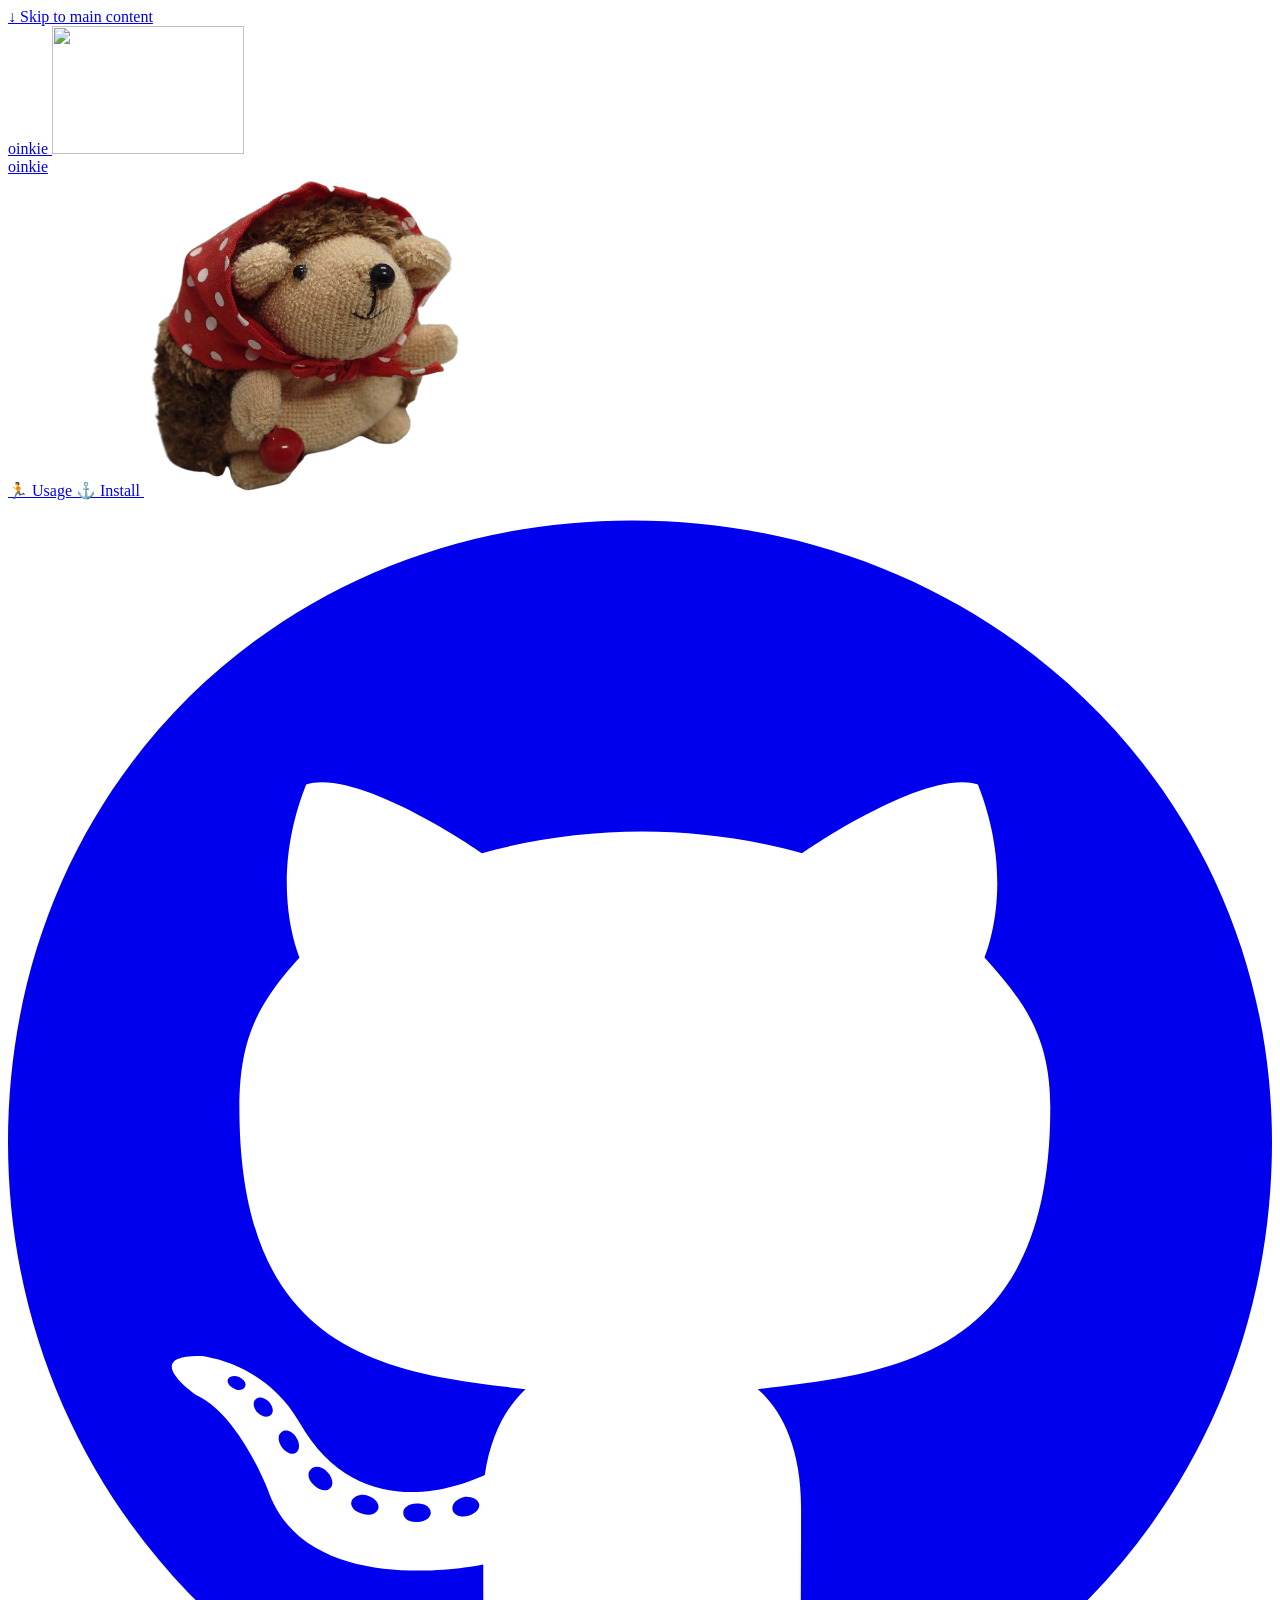
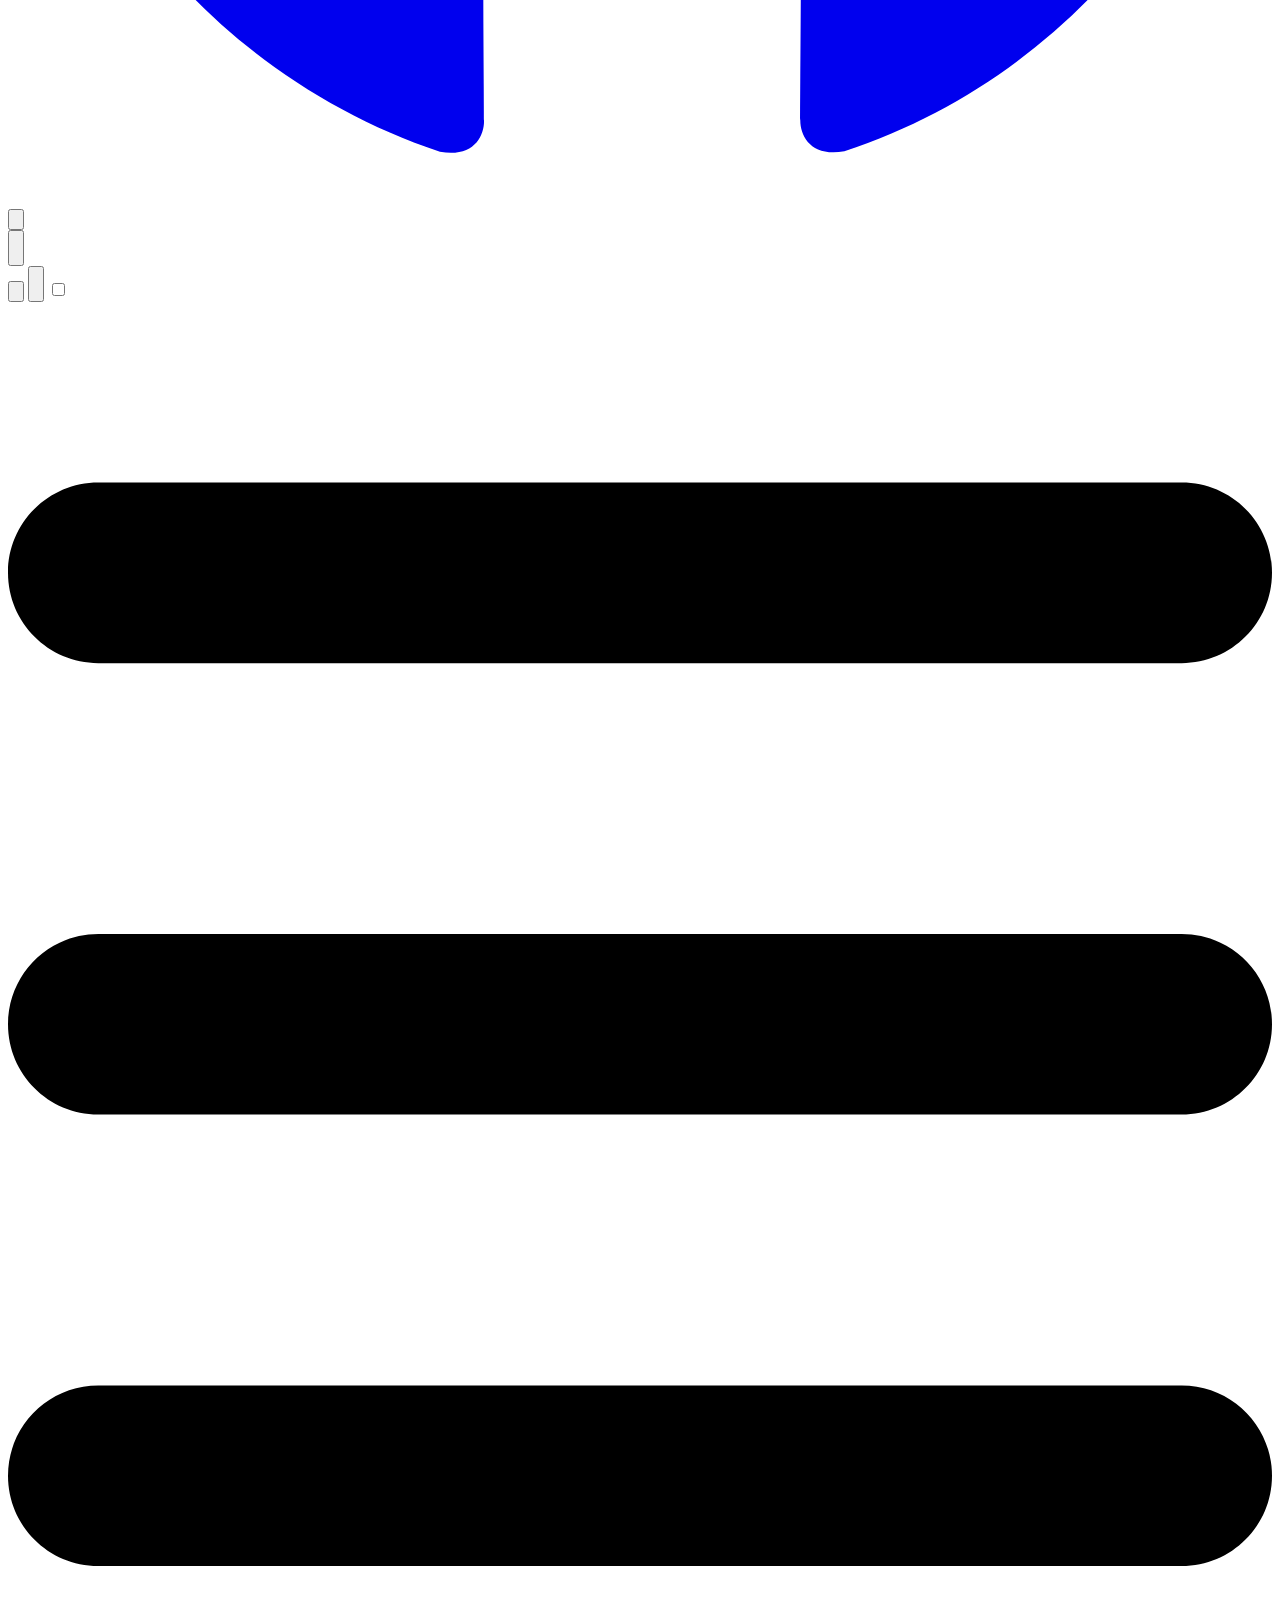
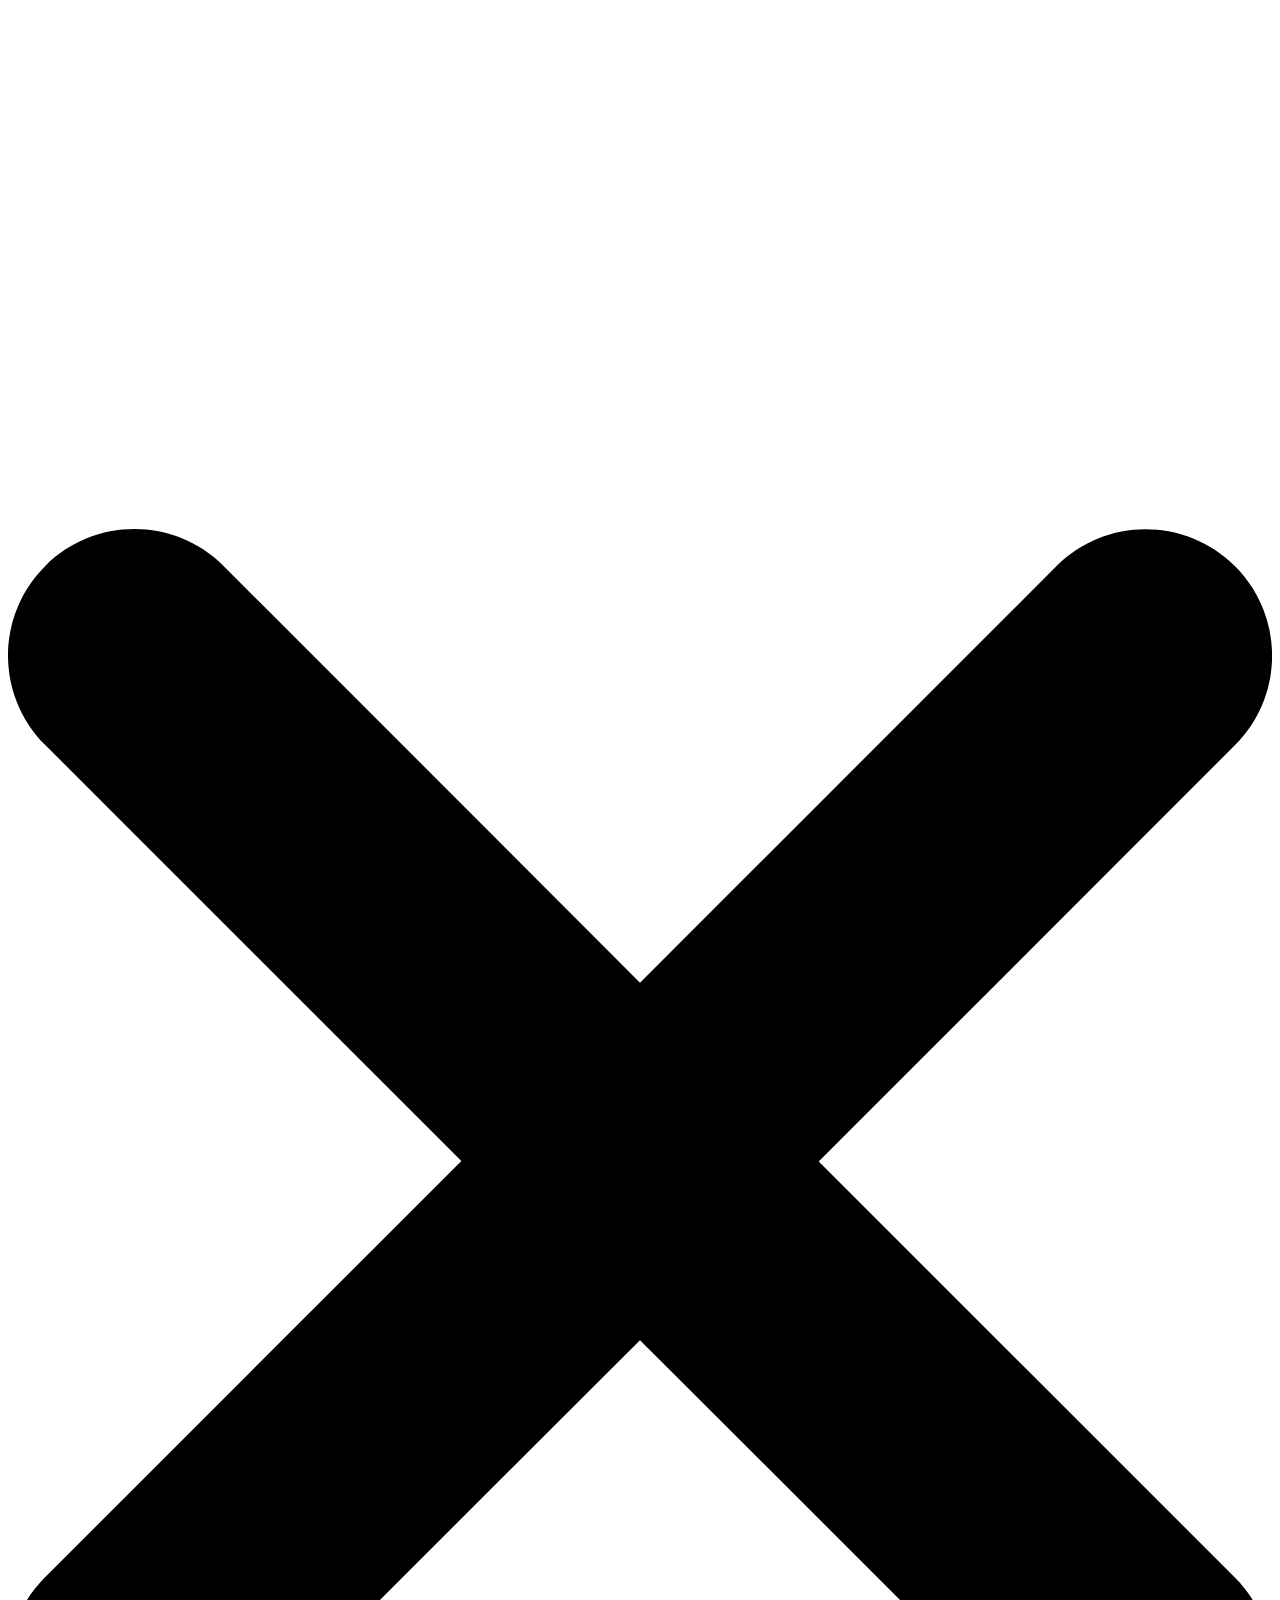
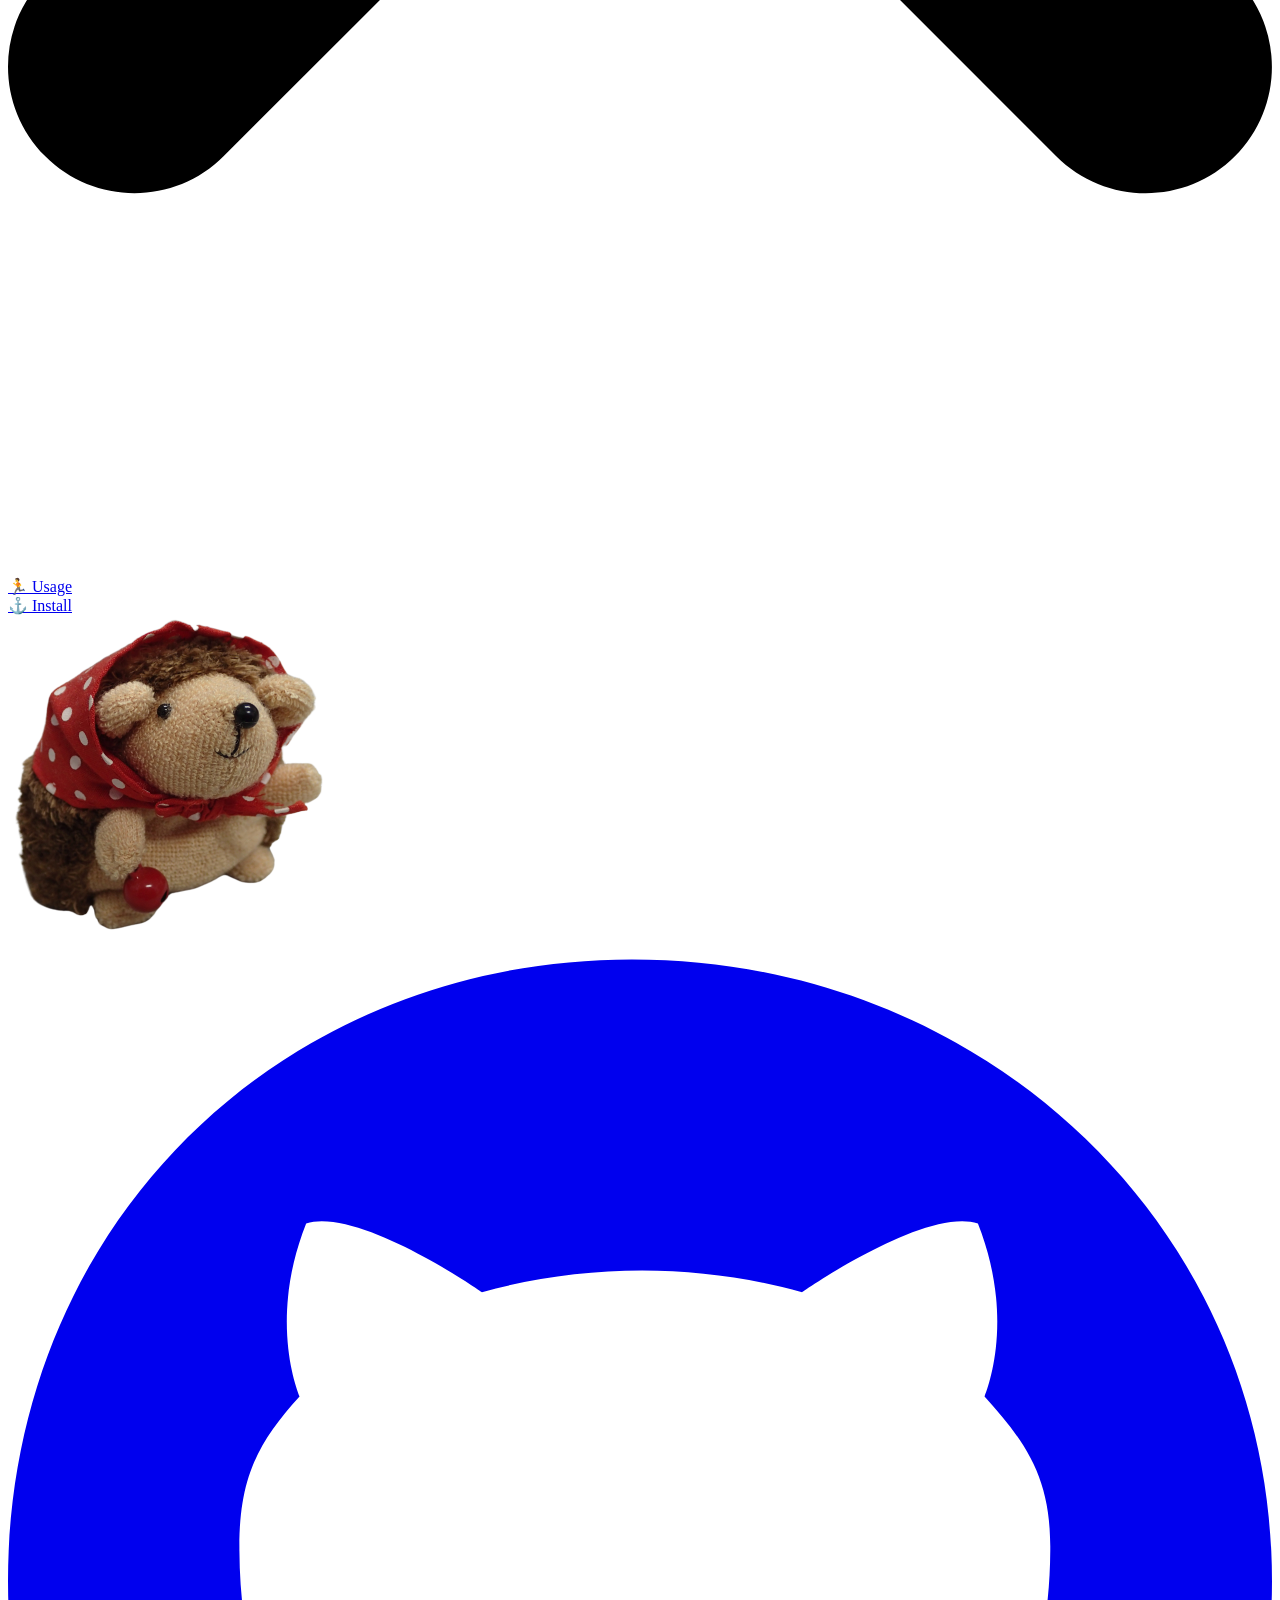
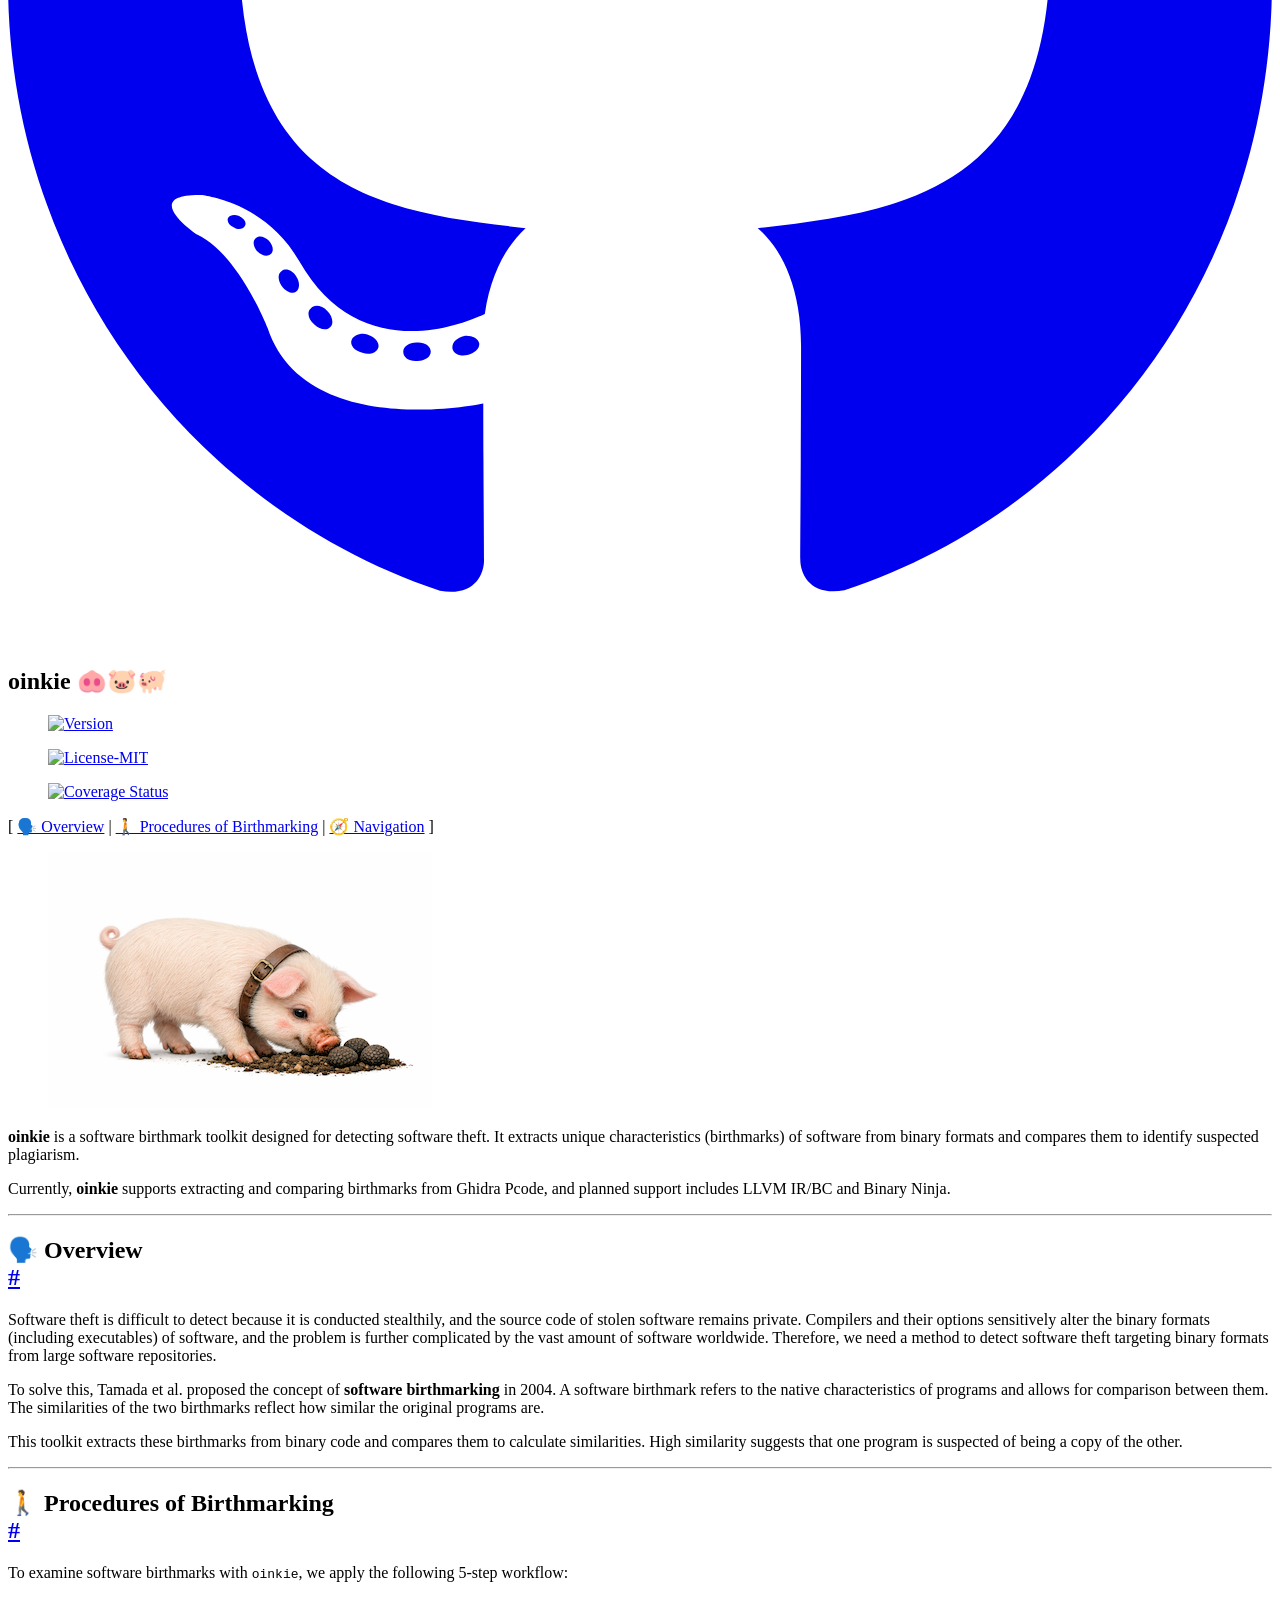
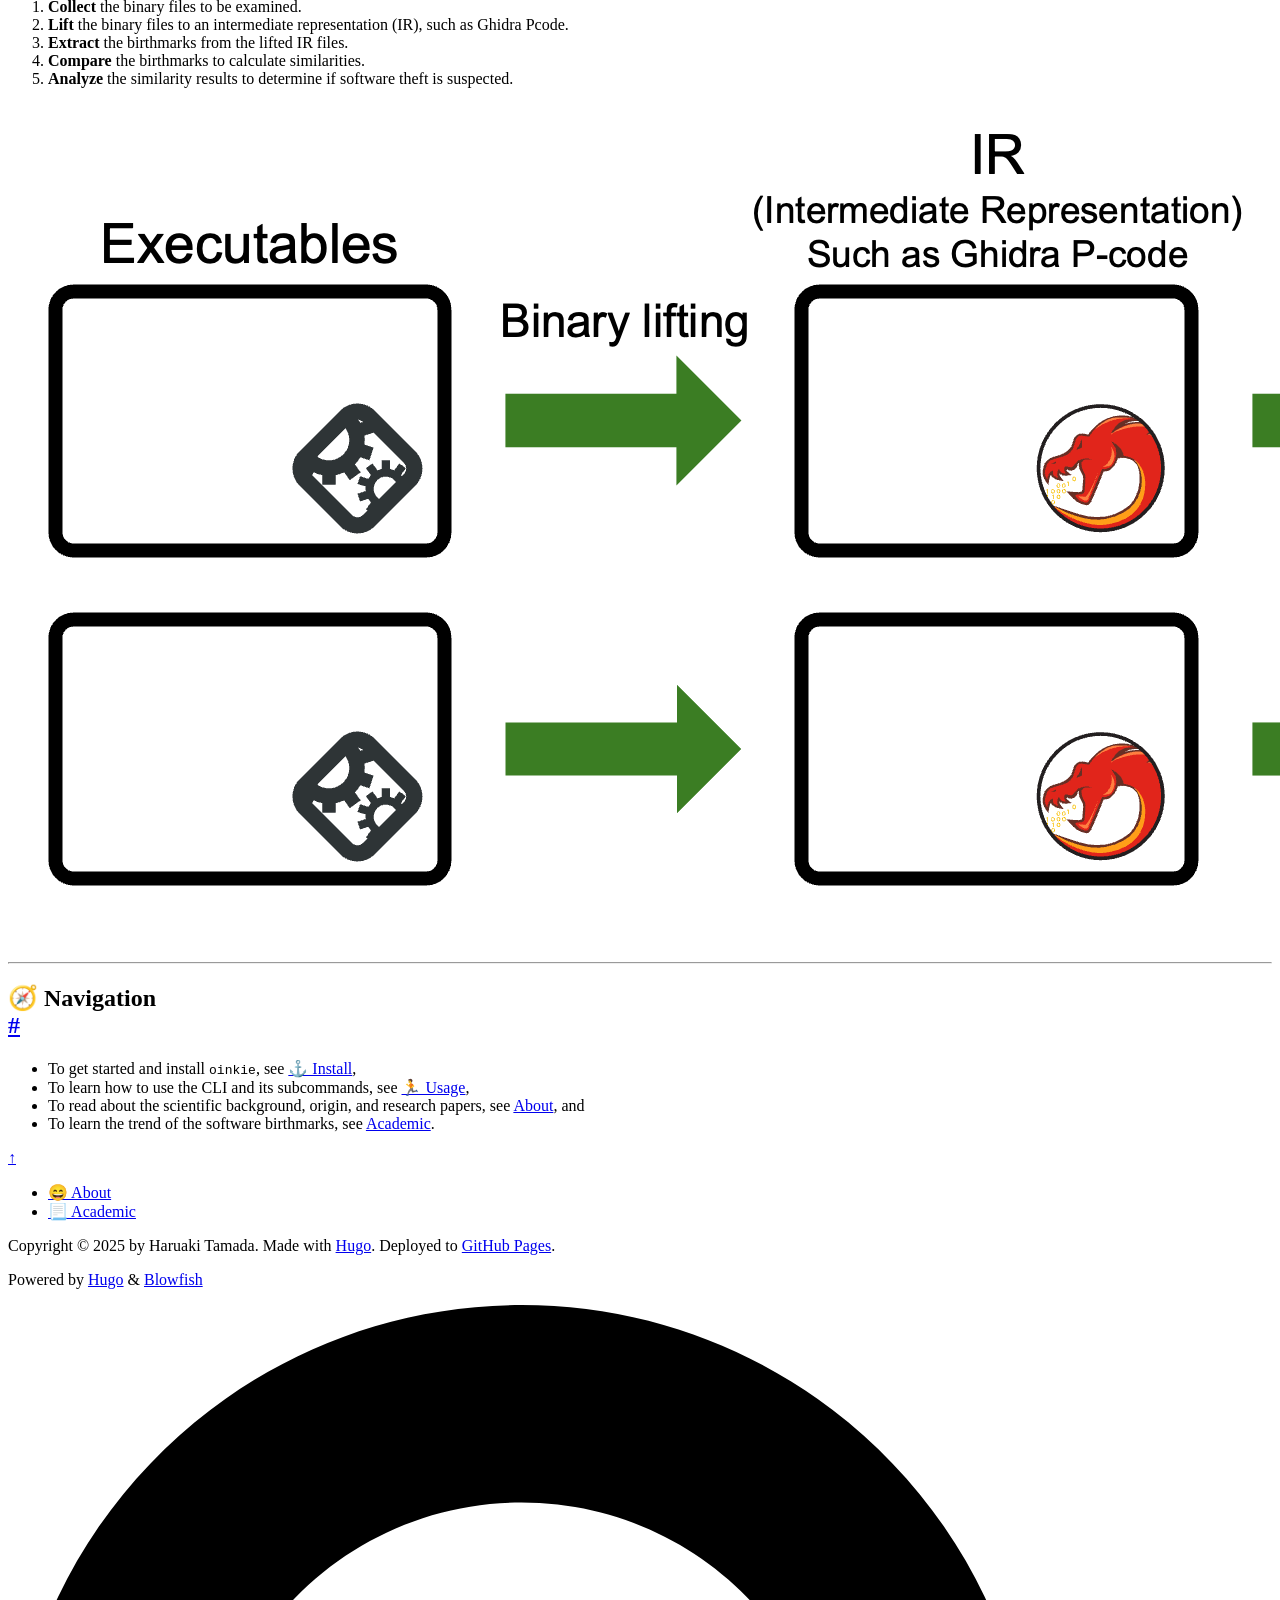
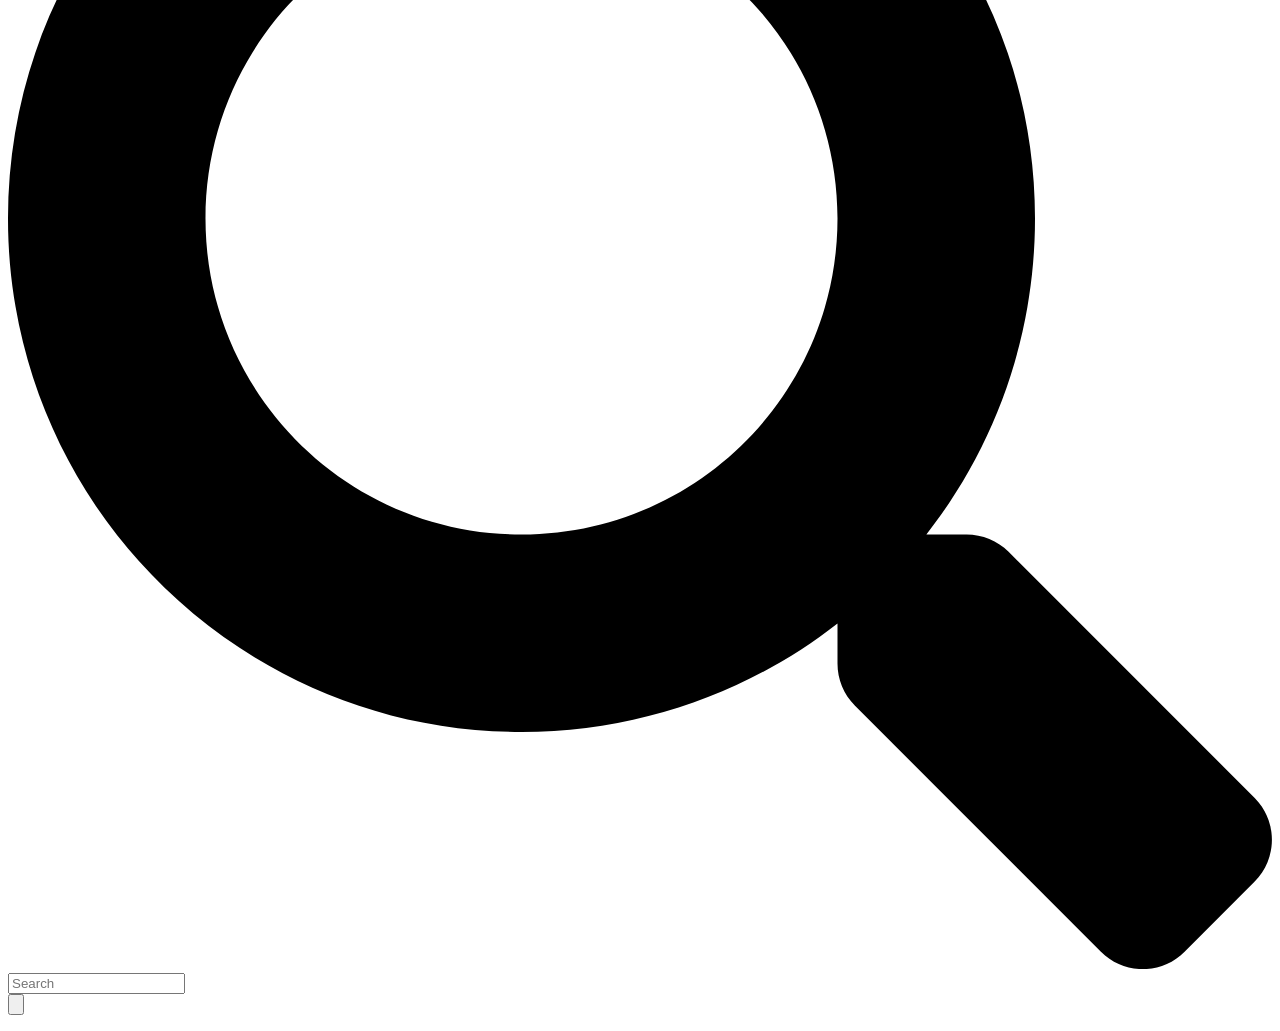
==== index.html @ 23e635d1 "Update site data: 2026-06-23" ====
<!doctype html><html lang=en dir=ltr class=scroll-smooth data-default-appearance=light data-auto-appearance=true><head><meta name=generator content="Hugo 0.158.0"><meta charset=utf-8><meta http-equiv=content-language content="en"><meta name=viewport content="width=device-width,initial-scale=1"><meta http-equiv=X-UA-Compatible content="ie=edge"><meta name=theme-color><title>oinkie</title><meta name=title content="oinkie"><meta name=description content="Detecting software theft, the birthmark toolkit for Ghidra Pcode, LLVM IR/BC, and Binary Ninja."><link rel=canonical href=https://tamada.github.io/oinkie/><meta property="og:url" content="https://tamada.github.io/oinkie/"><meta property="og:site_name" content="oinkie"><meta property="og:title" content="oinkie 🐽🐷🐖"><meta property="og:description" content="Detecting software theft, the birthmark toolkit for Ghidra Pcode, LLVM IR/BC, and Binary Ninja."><meta property="og:locale" content="en"><meta property="og:type" content="website"><meta name=twitter:card content="summary"><meta name=twitter:title content="oinkie 🐽🐷🐖"><meta name=twitter:description content="Detecting software theft, the birthmark toolkit for Ghidra Pcode, LLVM IR/BC, and Binary Ninja."><link type=text/css rel=stylesheet href=/oinkie/css/main.bundle.min.39ae1e26dbf9d320d89f21c469cde870773ac82d180ff721315771da497bbe80e2a68aa487b0fbf57a840826878db764c4b375c7b69bc8eca0a1509e4b2c2d74.css integrity="sha512-Oa4eJtv50yDYnyHEac3ocHc6yC0YD/chMVdx2kl7voDipoqkh7D79XqECCaHjbdkxLN1x7abyOygoVCeSywtdA=="><script type=text/javascript src=/oinkie/js/appearance.min.6f41174b3a05b680820fe08cadbfa5fb7a7ca347b76a0955cdc68b9d8aca1ce24f0547e138cea33bcc7904d551a90afcb1cc7f2d9fe8557075d501419046c08c.js integrity="sha512-b0EXSzoFtoCCD+CMrb+l+3p8o0e3aglVzcaLnYrKHOJPBUfhOM6jO8x5BNVRqQr8scx/LZ/oVXB11QFBkEbAjA=="></script><script src=/oinkie/lib/zoom/zoom.min.umd.a527109b68c082a70f3697716dd72a9d5aa8b545cf800cecbbc7399f2ca6f6e0ce3e431f2062b48bbfa47c9ea42822714060bef309be073f49b9c0e30d318d7b.js integrity="sha512-pScQm2jAgqcPNpdxbdcqnVqotUXPgAzsu8c5nyym9uDOPkMfIGK0i7+kfJ6kKCJxQGC+8wm+Bz9JucDjDTGNew=="></script><script defer type=text/javascript id=script-bundle src=/oinkie/js/main.bundle.min.0e2e7ce1e319db5369cd4badb8265de52c78d08df54617521bdac9c8cd335eea6133a82c83f9cb19baf67b8133335130e7e8ff7cfeaf7171016648dbf5a0578a.js integrity="sha512-Di584eMZ21NpzUutuCZd5Sx40I31RhdSG9rJyM0zXuphM6gsg/nLGbr2e4EzM1Ew5+j/fP6vcXEBZkjb9aBXig==" data-copy=Copy data-copied=Copied></script><script src=/oinkie/lib/jquery/jquery.slim.min.b0dca576e87d7eaa5850ae4e61759c065786cdb6489d68fcc82240539eebd5da522bdb4fda085ffd245808c8fe2acb2516408eb774ef26b5f6015fc6737c0ea8.js integrity="sha512-sNylduh9fqpYUK5OYXWcBleGzbZInWj8yCJAU57r1dpSK9tP2ghf/SRYCMj+KsslFkCOt3TvJrX2AV/Gc3wOqA=="></script><link rel=apple-touch-icon sizes=180x180 href=https://tamada.github.io/apple-touch-icon.png><link rel=icon type=image/png sizes=32x32 href=https://tamada.github.io/favicon-32x32.png><link rel=icon type=image/png sizes=16x16 href=https://tamada.github.io/favicon-16x16.png><link rel=manifest href=https://tamada.github.io/site.webmanifest><script type=application/ld+json>{"@context":"https://schema.org","@type":"WebSite","@id":"https://tamada.github.io/oinkie/","name":"oinkie","description":"Detecting software theft, the birthmark toolkit for Ghidra Pcode, LLVM IR\/BC, and Binary Ninja.","inLanguage":"en","url":"https://tamada.github.io/oinkie/","publisher":{"@type":"Person","name":""}}</script><script async src="https://www.googletagmanager.com/gtag/js?id=G-ZD7GQVSC4J"></script><script>window.dataLayer=window.dataLayer||[];function gtag(){dataLayer.push(arguments)}gtag("js",new Date),gtag("config","G-ZD7GQVSC4J")</script></head><body class="flex flex-col h-screen m-auto leading-7 max-w-7xl px-6 sm:px-14 md:px-24 lg:px-32 text-lg bg-neutral text-neutral-900 dark:bg-neutral-800 dark:text-neutral bf-scrollbar"><div id=the-top class="absolute flex self-center"><a class="px-3 py-1 text-sm -translate-y-8 rounded-b-lg bg-primary-200 focus:translate-y-0 dark:bg-neutral-600" href=#main-content><span class="font-bold text-primary-600 pe-2 dark:text-primary-400">&darr;</span>
Skip to main content</a></div><div class="main-menu flex items-center w-full gap-2 p-1 pl-0"><div><a href=/oinkie/ class=flex><span class=sr-only>oinkie</span>
<img src=/oinkie/oinkie.png width=192 height=128 class="logo max-h-20 max-w-20 object-scale-down object-left nozoom" alt></a></div><a href=/oinkie/ class="text-base font-medium truncate min-w-0 shrink">oinkie</a><div class="flex items-center ms-auto"><div class="hidden md:flex"><nav class="flex items-center gap-x-5 h-12"><a href=/oinkie/usage/ class="flex items-center bf-icon-color-hover" aria-label="🏃 Usage" title="🏃 Usage"><span class="text-base font-medium break-normal">🏃 Usage
</span></a><a href=/oinkie/install/ class="flex items-center bf-icon-color-hover" aria-label="⚓️ Install" title="⚓️ Install"><span class="text-base font-medium break-normal">⚓️ Install
</span></a><a href=https://tamada.github.io target=_blank class="flex items-center bf-icon-color-hover" aria-label=haruaki-tamada title><span><span class="relative block icon"><svg viewBox="0 0 320 320" width="320" height="320"><defs></defs><image width="320" height="320" href="[data-uri]"/></svg></span>
</span></a><a href=https://github.com/tamada/oinkie target=_blank class="flex items-center bf-icon-color-hover" aria-label=github title><span><span class="relative block icon"><svg viewBox="0 0 496 512"><path fill="currentColor" d="M165.9 397.4c0 2-2.3 3.6-5.2 3.6-3.3.3-5.6-1.3-5.6-3.6.0-2 2.3-3.6 5.2-3.6 3-.3 5.6 1.3 5.6 3.6zm-31.1-4.5c-.7 2 1.3 4.3 4.3 4.9 2.6 1 5.6.0 6.2-2s-1.3-4.3-4.3-5.2c-2.6-.7-5.5.3-6.2 2.3zm44.2-1.7c-2.9.7-4.9 2.6-4.6 4.9.3 2 2.9 3.3 5.9 2.6 2.9-.7 4.9-2.6 4.6-4.6-.3-1.9-3-3.2-5.9-2.9zM244.8 8C106.1 8 0 113.3.0 252c0 110.9 69.8 205.8 169.5 239.2 12.8 2.3 17.3-5.6 17.3-12.1.0-6.2-.3-40.4-.3-61.4.0.0-70 15-84.7-29.8.0.0-11.4-29.1-27.8-36.6.0.0-22.9-15.7 1.6-15.4.0.0 24.9 2 38.6 25.8 21.9 38.6 58.6 27.5 72.9 20.9 2.3-16 8.8-27.1 16-33.7-55.9-6.2-112.3-14.3-112.3-110.5.0-27.5 7.6-41.3 23.6-58.9-2.6-6.5-11.1-33.3 2.6-67.9 20.9-6.5 69 27 69 27 20-5.6 41.5-8.5 62.8-8.5s42.8 2.9 62.8 8.5c0 0 48.1-33.6 69-27 13.7 34.7 5.2 61.4 2.6 67.9 16 17.7 25.8 31.5 25.8 58.9.0 96.5-58.9 104.2-114.8 110.5 9.2 7.9 17 22.9 17 46.4.0 33.7-.3 75.4-.3 83.6.0 6.5 4.6 14.4 17.3 12.1C428.2 457.8 496 362.9 496 252 496 113.3 383.5 8 244.8 8zM97.2 352.9c-1.3 1-1 3.3.7 5.2 1.6 1.6 3.9 2.3 5.2 1 1.3-1 1-3.3-.7-5.2-1.6-1.6-3.9-2.3-5.2-1zm-10.8-8.1c-.7 1.3.3 2.9 2.3 3.9 1.6 1 3.6.7 4.3-.7.7-1.3-.3-2.9-2.3-3.9-2-.6-3.6-.3-4.3.7zm32.4 35.6c-1.6 1.3-1 4.3 1.3 6.2 2.3 2.3 5.2 2.6 6.5 1 1.3-1.3.7-4.3-1.3-6.2-2.2-2.3-5.2-2.6-6.5-1zm-11.4-14.7c-1.6 1-1.6 3.6.0 5.9 1.6 2.3 4.3 3.3 5.6 2.3 1.6-1.3 1.6-3.9.0-6.2-1.4-2.3-4-3.3-5.6-2z"/></svg>
</span></span></a><button id=search-button aria-label=Search class="text-base bf-icon-color-hover" title="Search (/)">
<span class="relative block icon"><svg aria-hidden="true" focusable="false" data-prefix="fas" data-icon="search" class="svg-inline--fa fa-search fa-w-16" role="img" viewBox="0 0 512 512"><path fill="currentColor" d="M505 442.7 405.3 343c-4.5-4.5-10.6-7-17-7H372c27.6-35.3 44-79.7 44-128C416 93.1 322.9.0 208 0S0 93.1.0 208s93.1 208 208 208c48.3.0 92.7-16.4 128-44v16.3c0 6.4 2.5 12.5 7 17l99.7 99.7c9.4 9.4 24.6 9.4 33.9.0l28.3-28.3c9.4-9.4 9.4-24.6.1-34zM208 336c-70.7.0-128-57.2-128-128 0-70.7 57.2-128 128-128 70.7.0 128 57.2 128 128 0 70.7-57.2 128-128 128z"/></svg></span></button><div class="flex items-center"><button id=appearance-switcher aria-label="Dark mode switcher" type=button class="text-base bf-icon-color-hover"><div class="flex items-center justify-center dark:hidden"><span class="relative block icon"><svg viewBox="0 0 512 512"><path fill="currentColor" d="M32 256C32 132.2 132.3 32 255.8 32c11.36.0 29.7 1.668 40.9 3.746 9.616 1.777 11.75 14.63 3.279 19.44C245 86.5 211.2 144.6 211.2 207.8c0 109.7 99.71 193 208.3 172.3 9.561-1.805 16.28 9.324 10.11 16.95C387.9 448.6 324.8 480 255.8 480 132.1 480 32 379.6 32 256z"/></svg></span></div><div class="items-center justify-center hidden dark:flex"><span class="relative block icon"><svg viewBox="0 0 512 512"><path fill="currentColor" d="M256 159.1c-53.02.0-95.1 42.98-95.1 95.1s41.2 96.9 95.1 96.9 95.1-42.98 95.1-95.1S309 159.1 256 159.1zM509.3 347l-63.2-91.9 63.15-91.01c6.332-9.125 1.104-21.74-9.826-23.72l-109-19.7-19.7-109c-1.975-10.93-14.59-16.16-23.72-9.824L256 65.89 164.1 2.736c-9.125-6.332-21.74-1.107-23.72 9.824L121.6 121.6 12.56 141.3C1.633 143.2-3.596 155.9 2.736 164.1L65.89 256 2.74 347.01c-6.332 9.125-1.105 21.74 9.824 23.72l109 19.7 19.7 109c1.975 10.93 14.59 16.16 23.72 9.824L256 446.1l91.01 63.15c9.127 6.334 21.75 1.107 23.72-9.822l19.7-109 109-19.7C510.4 368.8 515.6 356.1 509.3 347zM256 383.1c-70.69.0-127.1-57.31-127.1-127.1.0-70.69 57.31-127.1 127.1-127.1S383.1 186.2 383.1 256c0 70.7-56.4 127.1-127.1 127.1z"/></svg></span></div></button></div></nav></div><div class="flex md:hidden"><div class="flex items-center h-14 gap-4"><button id=search-button-mobile aria-label=Search class="flex items-center justify-center bf-icon-color-hover" title="Search (/)">
<span class="relative block icon"><svg aria-hidden="true" focusable="false" data-prefix="fas" data-icon="search" class="svg-inline--fa fa-search fa-w-16" role="img" viewBox="0 0 512 512"><path fill="currentColor" d="M505 442.7 405.3 343c-4.5-4.5-10.6-7-17-7H372c27.6-35.3 44-79.7 44-128C416 93.1 322.9.0 208 0S0 93.1.0 208s93.1 208 208 208c48.3.0 92.7-16.4 128-44v16.3c0 6.4 2.5 12.5 7 17l99.7 99.7c9.4 9.4 24.6 9.4 33.9.0l28.3-28.3c9.4-9.4 9.4-24.6.1-34zM208 336c-70.7.0-128-57.2-128-128 0-70.7 57.2-128 128-128 70.7.0 128 57.2 128 128 0 70.7-57.2 128-128 128z"/></svg>
</span></button>
<button id=appearance-switcher-mobile type=button aria-label="Dark mode switcher" class="flex items-center justify-center text-neutral-900 hover:text-primary-600 dark:text-neutral-200 dark:hover:text-primary-400"><div class=dark:hidden><span class="relative block icon"><svg viewBox="0 0 512 512"><path fill="currentColor" d="M32 256C32 132.2 132.3 32 255.8 32c11.36.0 29.7 1.668 40.9 3.746 9.616 1.777 11.75 14.63 3.279 19.44C245 86.5 211.2 144.6 211.2 207.8c0 109.7 99.71 193 208.3 172.3 9.561-1.805 16.28 9.324 10.11 16.95C387.9 448.6 324.8 480 255.8 480 132.1 480 32 379.6 32 256z"/></svg></span></div><div class="hidden dark:block"><span class="relative block icon"><svg viewBox="0 0 512 512"><path fill="currentColor" d="M256 159.1c-53.02.0-95.1 42.98-95.1 95.1s41.2 96.9 95.1 96.9 95.1-42.98 95.1-95.1S309 159.1 256 159.1zM509.3 347l-63.2-91.9 63.15-91.01c6.332-9.125 1.104-21.74-9.826-23.72l-109-19.7-19.7-109c-1.975-10.93-14.59-16.16-23.72-9.824L256 65.89 164.1 2.736c-9.125-6.332-21.74-1.107-23.72 9.824L121.6 121.6 12.56 141.3C1.633 143.2-3.596 155.9 2.736 164.1L65.89 256 2.74 347.01c-6.332 9.125-1.105 21.74 9.824 23.72l109 19.7 19.7 109c1.975 10.93 14.59 16.16 23.72 9.824L256 446.1l91.01 63.15c9.127 6.334 21.75 1.107 23.72-9.822l19.7-109 109-19.7C510.4 368.8 515.6 356.1 509.3 347zM256 383.1c-70.69.0-127.1-57.31-127.1-127.1.0-70.69 57.31-127.1 127.1-127.1S383.1 186.2 383.1 256c0 70.7-56.4 127.1-127.1 127.1z"/></svg></span></div></button>
<input type=checkbox id=mobile-menu-toggle autocomplete=off class="hidden peer">
<label for=mobile-menu-toggle class="flex items-center justify-center cursor-pointer bf-icon-color-hover"><span class="relative block icon"><svg viewBox="0 0 448 512"><path fill="currentColor" d="M0 96C0 78.33 14.33 64 32 64H416c17.7.0 32 14.33 32 32 0 17.7-14.3 32-32 32H32C14.33 128 0 113.7.0 96zM0 256c0-17.7 14.33-32 32-32H416c17.7.0 32 14.3 32 32s-14.3 32-32 32H32c-17.67.0-32-14.3-32-32zM416 448H32c-17.67.0-32-14.3-32-32s14.33-32 32-32H416c17.7.0 32 14.3 32 32s-14.3 32-32 32z"/></svg></span></label><div role=dialog aria-modal=true style=scrollbar-gutter:stable class="fixed inset-0 z-50 invisible overflow-y-auto px-6 py-20 opacity-0 transition-[opacity,visibility] duration-300 peer-checked:visible peer-checked:opacity-100 bg-neutral-50/97 dark:bg-neutral-900/99
bf-scrollbar"><label for=mobile-menu-toggle class="fixed end-8 top-5 flex items-center justify-center z-50 h-12 w-12 cursor-pointer select-none rounded-full bf-icon-color-hover border bf-border-color bf-border-color-hover bg-neutral-50 dark:bg-neutral-900"><span class="relative block icon"><svg viewBox="0 0 320 512"><path fill="currentColor" d="M310.6 361.4c12.5 12.5 12.5 32.75.0 45.25C304.4 412.9 296.2 416 288 416s-16.38-3.125-22.62-9.375L160 301.3 54.63 406.6C48.38 412.9 40.19 416 32 416S15.63 412.9 9.375 406.6c-12.5-12.5-12.5-32.75.0-45.25l105.4-105.4L9.375 150.6c-12.5-12.5-12.5-32.75.0-45.25s32.75-12.5 45.25.0L160 210.8l105.4-105.4c12.5-12.5 32.75-12.5 45.25.0s12.5 32.75.0 45.25l-105.4 105.4L310.6 361.4z"/></svg></span></label><nav class="mx-auto max-w-md space-y-6"><div class=px-2><a href=/oinkie/usage/ aria-label="🏃 Usage" class="flex items-center gap-4 group bf-icon-color-hover text-neutral-700 dark:text-neutral-200"><span title="🏃 Usage" class="text-2xl font-bold tracking-tight">🏃 Usage</span></a></div><div class=px-2><a href=/oinkie/install/ aria-label="⚓️ Install" class="flex items-center gap-4 group bf-icon-color-hover text-neutral-700 dark:text-neutral-200"><span title="⚓️ Install" class="text-2xl font-bold tracking-tight">⚓️ Install</span></a></div><div class=px-2><a href=https://tamada.github.io aria-label=haruaki-tamada target=_blank class="flex items-center gap-4 group bf-icon-color-hover text-neutral-700 dark:text-neutral-200"><span class="flex items-center justify-center h-8 w-8 text-2xl"><span class="relative block icon"><svg viewBox="0 0 320 320" width="320" height="320"><defs></defs><image width="320" height="320" href="[data-uri]"/></svg></span>
</span><span title class="text-2xl font-bold tracking-tight"></span></a></div><div class=px-2><a href=https://github.com/tamada/oinkie aria-label=github target=_blank class="flex items-center gap-4 group bf-icon-color-hover text-neutral-700 dark:text-neutral-200"><span class="flex items-center justify-center h-8 w-8 text-2xl"><span class="relative block icon"><svg viewBox="0 0 496 512"><path fill="currentColor" d="M165.9 397.4c0 2-2.3 3.6-5.2 3.6-3.3.3-5.6-1.3-5.6-3.6.0-2 2.3-3.6 5.2-3.6 3-.3 5.6 1.3 5.6 3.6zm-31.1-4.5c-.7 2 1.3 4.3 4.3 4.9 2.6 1 5.6.0 6.2-2s-1.3-4.3-4.3-5.2c-2.6-.7-5.5.3-6.2 2.3zm44.2-1.7c-2.9.7-4.9 2.6-4.6 4.9.3 2 2.9 3.3 5.9 2.6 2.9-.7 4.9-2.6 4.6-4.6-.3-1.9-3-3.2-5.9-2.9zM244.8 8C106.1 8 0 113.3.0 252c0 110.9 69.8 205.8 169.5 239.2 12.8 2.3 17.3-5.6 17.3-12.1.0-6.2-.3-40.4-.3-61.4.0.0-70 15-84.7-29.8.0.0-11.4-29.1-27.8-36.6.0.0-22.9-15.7 1.6-15.4.0.0 24.9 2 38.6 25.8 21.9 38.6 58.6 27.5 72.9 20.9 2.3-16 8.8-27.1 16-33.7-55.9-6.2-112.3-14.3-112.3-110.5.0-27.5 7.6-41.3 23.6-58.9-2.6-6.5-11.1-33.3 2.6-67.9 20.9-6.5 69 27 69 27 20-5.6 41.5-8.5 62.8-8.5s42.8 2.9 62.8 8.5c0 0 48.1-33.6 69-27 13.7 34.7 5.2 61.4 2.6 67.9 16 17.7 25.8 31.5 25.8 58.9.0 96.5-58.9 104.2-114.8 110.5 9.2 7.9 17 22.9 17 46.4.0 33.7-.3 75.4-.3 83.6.0 6.5 4.6 14.4 17.3 12.1C428.2 457.8 496 362.9 496 252 496 113.3 383.5 8 244.8 8zM97.2 352.9c-1.3 1-1 3.3.7 5.2 1.6 1.6 3.9 2.3 5.2 1 1.3-1 1-3.3-.7-5.2-1.6-1.6-3.9-2.3-5.2-1zm-10.8-8.1c-.7 1.3.3 2.9 2.3 3.9 1.6 1 3.6.7 4.3-.7.7-1.3-.3-2.9-2.3-3.9-2-.6-3.6-.3-4.3.7zm32.4 35.6c-1.6 1.3-1 4.3 1.3 6.2 2.3 2.3 5.2 2.6 6.5 1 1.3-1.3.7-4.3-1.3-6.2-2.2-2.3-5.2-2.6-6.5-1zm-11.4-14.7c-1.6 1-1.6 3.6.0 5.9 1.6 2.3 4.3 3.3 5.6 2.3 1.6-1.3 1.6-3.9.0-6.2-1.4-2.3-4-3.3-5.6-2z"/></svg>
</span></span><span title class="text-2xl font-bold tracking-tight"></span></a></div></nav></div></div></div></div></div><div class="relative flex flex-col grow"><main id=main-content class=grow><article class="max-w-full prose dark:prose-invert"><header><h1>oinkie 🐽🐷🐖</h1></header><section class=w-full><div class="flex flex-row flex-wrap items-center space-x-2"><a href=https://github.com/tamada/oinkie/releases/tag/v0.2.0><figure><img class="my-0 rounded-md" loading=lazy decoding=async fetchpriority=low alt=Version src=https://shields.io/badge/Version-0.2.0-blue></figure></a><a href=https://github.com/tamada/oinkie/blob/main/LICENSE><figure><img class="my-0 rounded-md" loading=lazy decoding=async fetchpriority=low alt=License-MIT src=https://shields.io/badge/License-MIT-blue></figure></a><a href=https://coveralls.io/github/tamada/oinkie><figure><img class="my-0 rounded-md" loading=lazy decoding=async fetchpriority=low alt="Coverage Status" src=https://coveralls.io/repos/github/tamada/oinkie/badge.svg></figure></a></div><p>[ <a href=/oinkie/#-overview>🗣️ Overview</a> | <a href=/oinkie/#-procedures-of-birthmarking>🚶 Procedures of Birthmarking</a> | <a href=/oinkie/#-navigation>🧭 Navigation</a> ]</p><figure><img class="my-0 rounded-md mx-auto my-4" src=oinkie.png alt="oinkie logo"></figure><p><strong>oinkie</strong> is a software birthmark toolkit designed for detecting software theft. It extracts unique characteristics (birthmarks) of software from binary formats and compares them to identify suspected plagiarism.</p><p>Currently, <strong>oinkie</strong> supports extracting and comparing birthmarks from Ghidra Pcode, and planned support includes LLVM IR/BC and Binary Ninja.</p><hr><h2 class="relative group">🗣️ Overview<div id=-overview class=anchor></div><span class="absolute top-0 w-6 transition-opacity opacity-0 -start-6 not-prose group-hover:opacity-100 select-none"><a class="text-primary-300 dark:text-neutral-700 !no-underline" href=#-overview aria-label=Anchor>#</a></span></h2><p>Software theft is difficult to detect because it is conducted stealthily, and the source code of stolen software remains private. Compilers and their options sensitively alter the binary formats (including executables) of software, and the problem is further complicated by the vast amount of software worldwide. Therefore, we need a method to detect software theft targeting binary formats from large software repositories.</p><p>To solve this, Tamada et al. proposed the concept of <strong>software birthmarking</strong> in 2004. A software birthmark refers to the native characteristics of programs and allows for comparison between them. The similarities of the two birthmarks reflect how similar the original programs are.</p><p>This toolkit extracts these birthmarks from binary code and compares them to calculate similarities. High similarity suggests that one program is suspected of being a copy of the other.</p><hr><h2 class="relative group">🚶 Procedures of Birthmarking<div id=-procedures-of-birthmarking class=anchor></div><span class="absolute top-0 w-6 transition-opacity opacity-0 -start-6 not-prose group-hover:opacity-100 select-none"><a class="text-primary-300 dark:text-neutral-700 !no-underline" href=#-procedures-of-birthmarking aria-label=Anchor>#</a></span></h2><p>To examine software birthmarks with <code>oinkie</code>, we apply the following 5-step workflow:</p><ol><li><strong>Collect</strong> the binary files to be examined.</li><li><strong>Lift</strong> the binary files to an intermediate representation (IR), such as Ghidra Pcode.</li><li><strong>Extract</strong> the birthmarks from the lifted IR files.</li><li><strong>Compare</strong> the birthmarks to calculate similarities.</li><li><strong>Analyze</strong> the similarity results to determine if software theft is suspected.</li></ol><figure><img class="my-0 rounded-md mx-auto my-6" src=procedures.png alt="Overview of the birthmarking process"></figure><hr><h2 class="relative group">🧭 Navigation<div id=-navigation class=anchor></div><span class="absolute top-0 w-6 transition-opacity opacity-0 -start-6 not-prose group-hover:opacity-100 select-none"><a class="text-primary-300 dark:text-neutral-700 !no-underline" href=#-navigation aria-label=Anchor>#</a></span></h2><ul><li>To get started and install <code>oinkie</code>, see <a href=/oinkie/install/>⚓️ Install</a>,</li><li>To learn how to use the CLI and its subcommands, see <a href=/oinkie/usage/>🏃 Usage</a>,</li><li>To read about the scientific background, origin, and research papers, see <a href=/oinkie/about/>About</a>, and</li><li>To learn the trend of the software birthmarks, see <a href=/oinkie/academic/>Academic</a>.</li></ul></section></article><section></section><div id=scroll-to-top class="fixed bottom-6 end-6 z-50 transform translate-y-4 opacity-0 duration-200"><a href=#the-top class="pointer-events-auto flex h-12 w-12 items-center justify-center rounded-full bg-neutral/50 text-xl text-neutral-700 hover:text-primary-600 dark:bg-neutral-800/50 dark:text-neutral dark:hover:text-primary-400" aria-label="Scroll to top" title="Scroll to top">&uarr;</a></div></main><footer id=site-footer class="py-10 print:hidden"><nav class="flex flex-row pb-4 text-base font-medium text-neutral-500 dark:text-neutral-400"><ul class="flex list-none flex-col sm:flex-row"><li class="flex mb-1 text-end sm:mb-0 sm:me-7 sm:last:me-0"><a class="decoration-primary-500 hover:underline hover:decoration-2 hover:underline-offset-2 flex items-center" href=/oinkie/about/ title="😄 About">😄 About</a></li><li class="flex mb-1 text-end sm:mb-0 sm:me-7 sm:last:me-0"><a class="decoration-primary-500 hover:underline hover:decoration-2 hover:underline-offset-2 flex items-center" href=/oinkie/academic/ title="📃 Academic Bibliography">📃 Academic</a></li></ul></nav><div class="flex items-center justify-between"><p class="text-sm text-neutral-500 dark:text-neutral-400">Copyright © 2025 by Haruaki Tamada. Made with <a href=https://gohugo.io/>Hugo</a>. Deployed to <a href=https://pages.github.com/>GitHub Pages</a>.</p><p class="text-xs text-neutral-500 dark:text-neutral-400">Powered by <a class="hover:underline hover:decoration-primary-400 hover:text-primary-500" href=https://gohugo.io/ target=_blank rel="noopener noreferrer">Hugo</a> & <a class="hover:underline hover:decoration-primary-400 hover:text-primary-500" href=https://blowfish.page/ target=_blank rel="noopener noreferrer">Blowfish</a></p></div><script>mediumZoom(document.querySelectorAll("img:not(.nozoom)"),{margin:24,background:"rgba(0,0,0,0.5)",scrollOffset:0})</script><script type=text/javascript src=/oinkie/js/process.min.ee03488f19c93c2efb199e2e3014ea5f3cb2ce7d45154adb3399a158cac27ca52831db249ede5bb602700ef87eb02434139de0858af1818ab0fb4182472204a4.js integrity="sha512-7gNIjxnJPC77GZ4uMBTqXzyyzn1FFUrbM5mhWMrCfKUoMdsknt5btgJwDvh+sCQ0E53ghYrxgYqw+0GCRyIEpA=="></script></footer><div id=search-wrapper class="invisible fixed inset-0 flex h-screen w-screen cursor-default flex-col bg-neutral-500/50 p-4 backdrop-blur-sm dark:bg-neutral-900/50 sm:p-6 md:p-[10vh] lg:p-[12vh] z-500" data-url=https://tamada.github.io/oinkie/><div id=search-modal class="flex flex-col w-full max-w-3xl min-h-0 mx-auto border rounded-md shadow-lg top-20 border-neutral-200 bg-neutral dark:border-neutral-700 dark:bg-neutral-800"><header class="relative z-10 flex items-center justify-between flex-none px-2"><form class="flex items-center flex-auto min-w-0"><div class="flex items-center justify-center w-8 h-8 text-neutral-400"><span class="relative block icon"><svg aria-hidden="true" focusable="false" data-prefix="fas" data-icon="search" class="svg-inline--fa fa-search fa-w-16" role="img" viewBox="0 0 512 512"><path fill="currentColor" d="M505 442.7 405.3 343c-4.5-4.5-10.6-7-17-7H372c27.6-35.3 44-79.7 44-128C416 93.1 322.9.0 208 0S0 93.1.0 208s93.1 208 208 208c48.3.0 92.7-16.4 128-44v16.3c0 6.4 2.5 12.5 7 17l99.7 99.7c9.4 9.4 24.6 9.4 33.9.0l28.3-28.3c9.4-9.4 9.4-24.6.1-34zM208 336c-70.7.0-128-57.2-128-128 0-70.7 57.2-128 128-128 70.7.0 128 57.2 128 128 0 70.7-57.2 128-128 128z"/></svg></span></div><input type=search id=search-query class="flex flex-auto h-12 mx-1 bg-transparent appearance-none focus:outline-dotted focus:outline-2 focus:outline-transparent" placeholder=Search tabindex=0></form><button id=close-search-button class="flex items-center justify-center w-8 h-8 text-neutral-700 hover:text-primary-600 dark:text-neutral dark:hover:text-primary-400" title="Close (Esc)">
<span class="relative block icon"><svg viewBox="0 0 320 512"><path fill="currentColor" d="M310.6 361.4c12.5 12.5 12.5 32.75.0 45.25C304.4 412.9 296.2 416 288 416s-16.38-3.125-22.62-9.375L160 301.3 54.63 406.6C48.38 412.9 40.19 416 32 416S15.63 412.9 9.375 406.6c-12.5-12.5-12.5-32.75.0-45.25l105.4-105.4L9.375 150.6c-12.5-12.5-12.5-32.75.0-45.25s32.75-12.5 45.25.0L160 210.8l105.4-105.4c12.5-12.5 32.75-12.5 45.25.0s12.5 32.75.0 45.25l-105.4 105.4L310.6 361.4z"/></svg></span></button></header><section class="flex-auto px-2 overflow-auto"><ul id=search-results></ul></section></div></div></div></body></html>
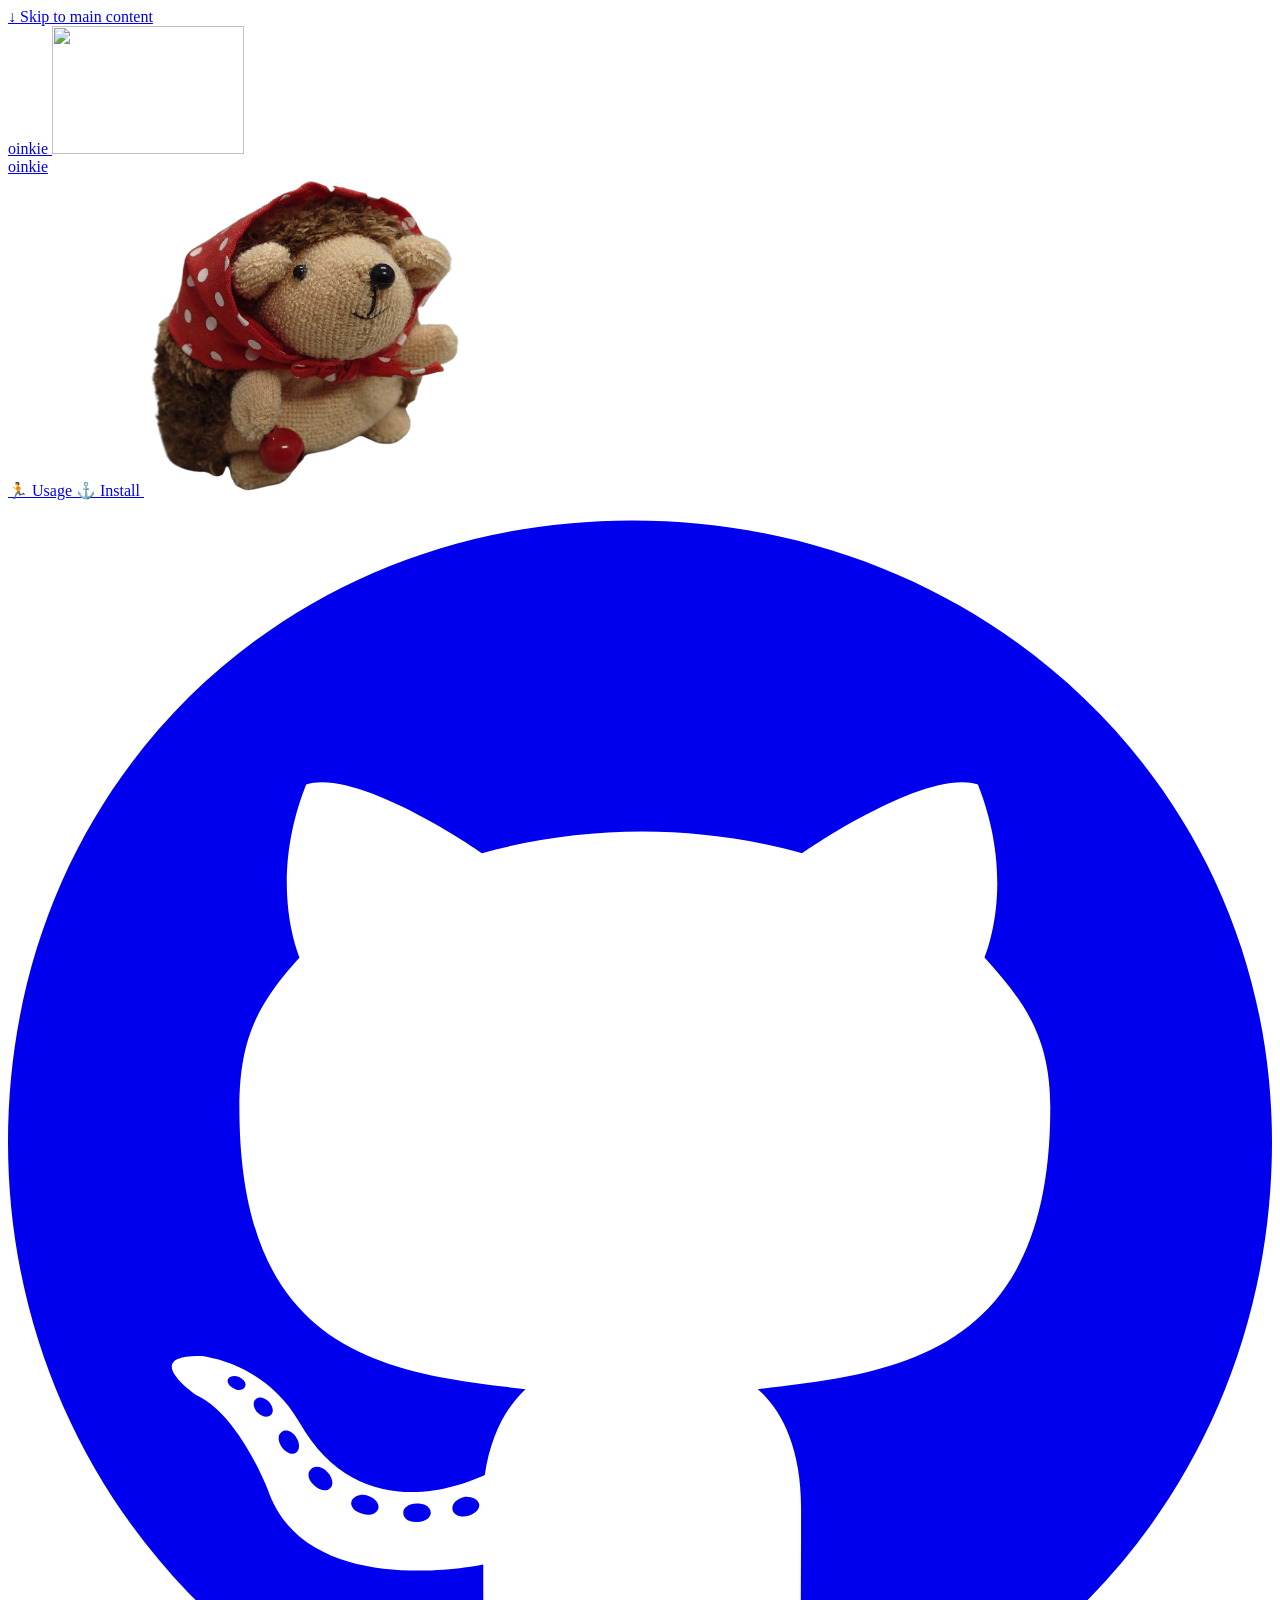
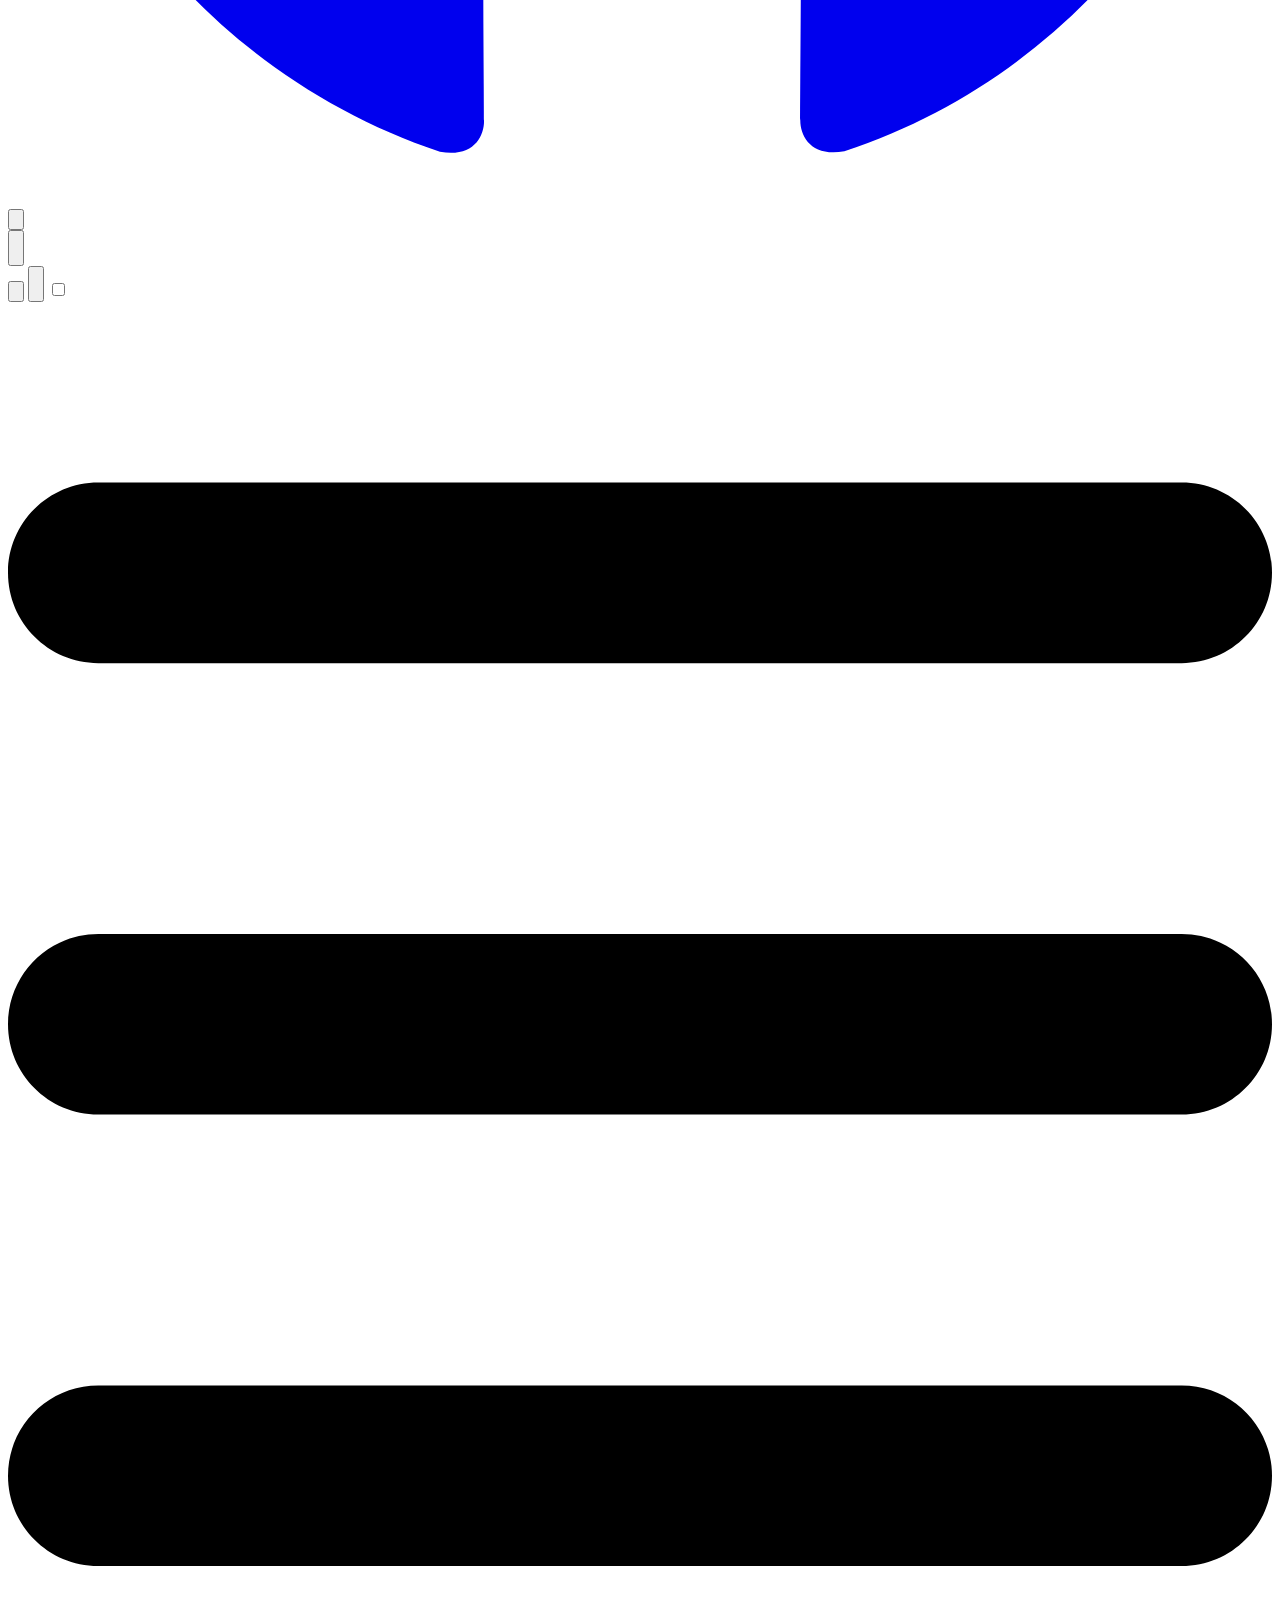
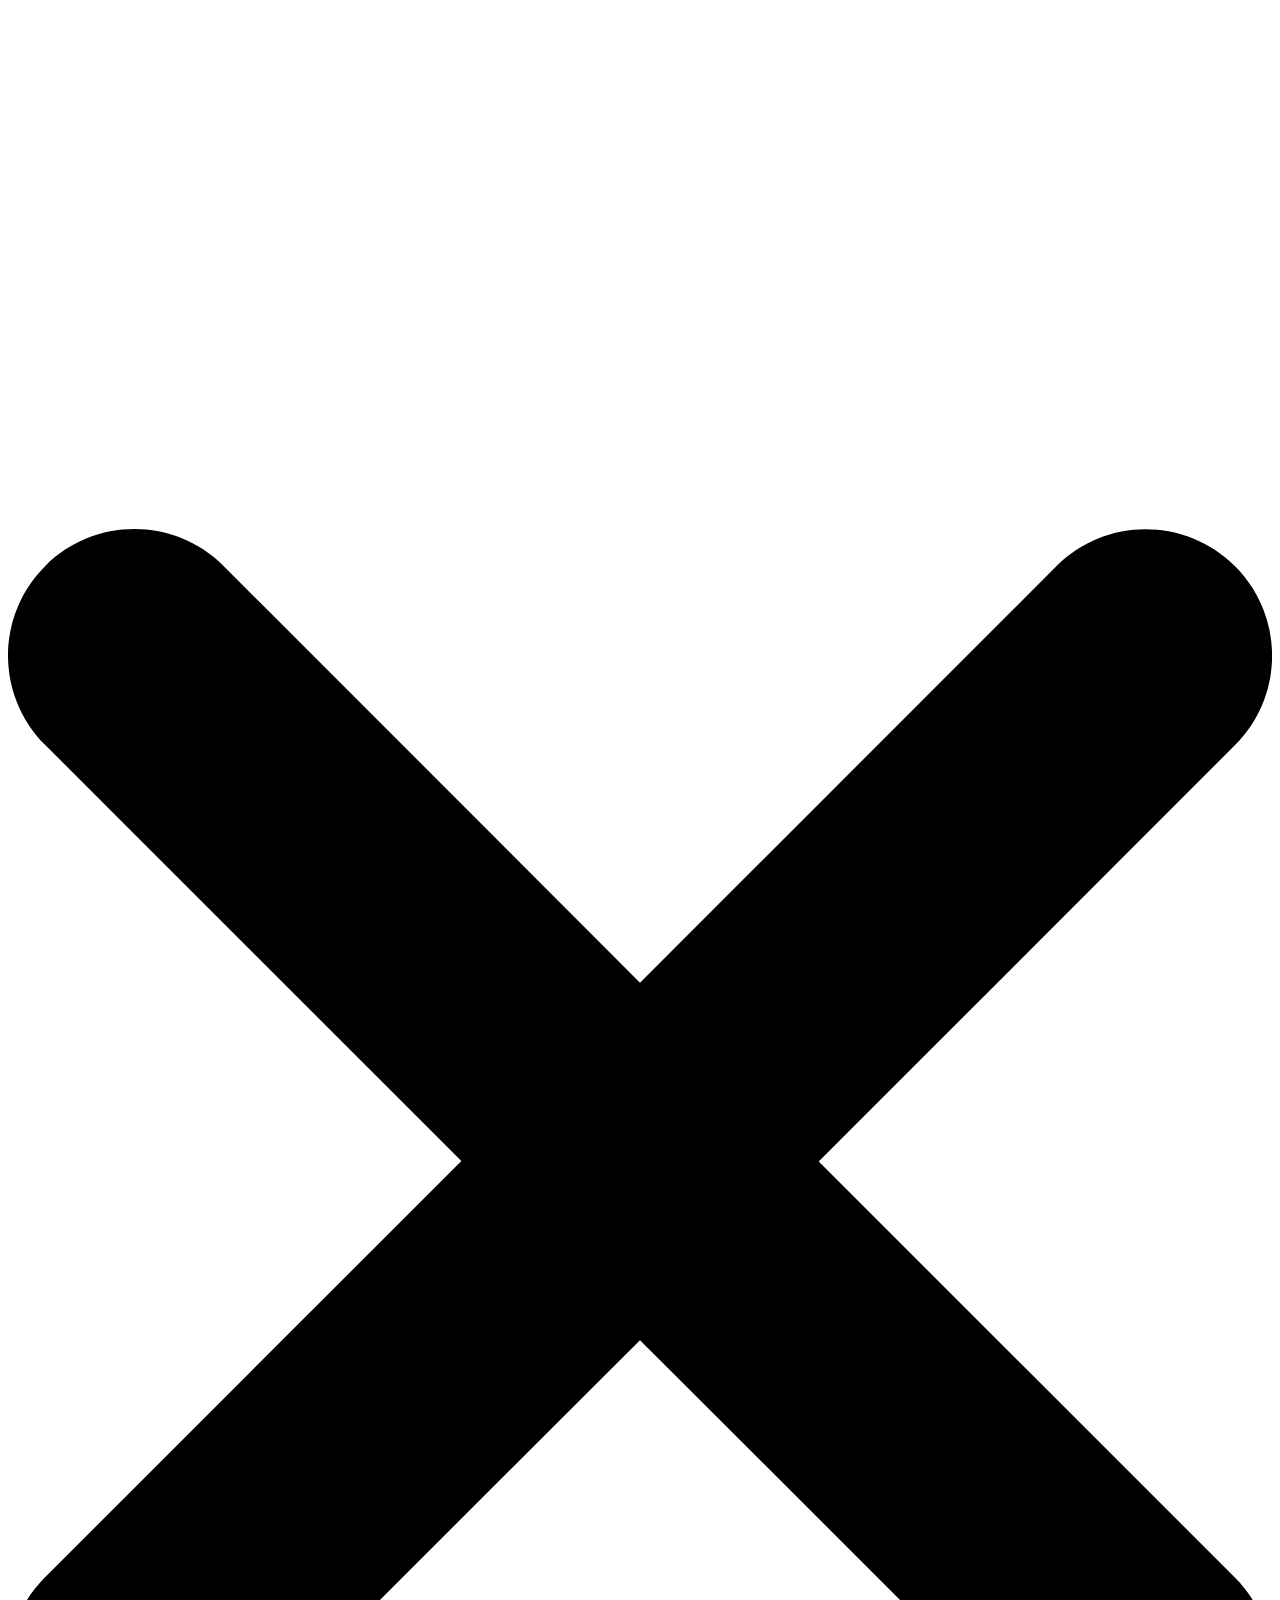
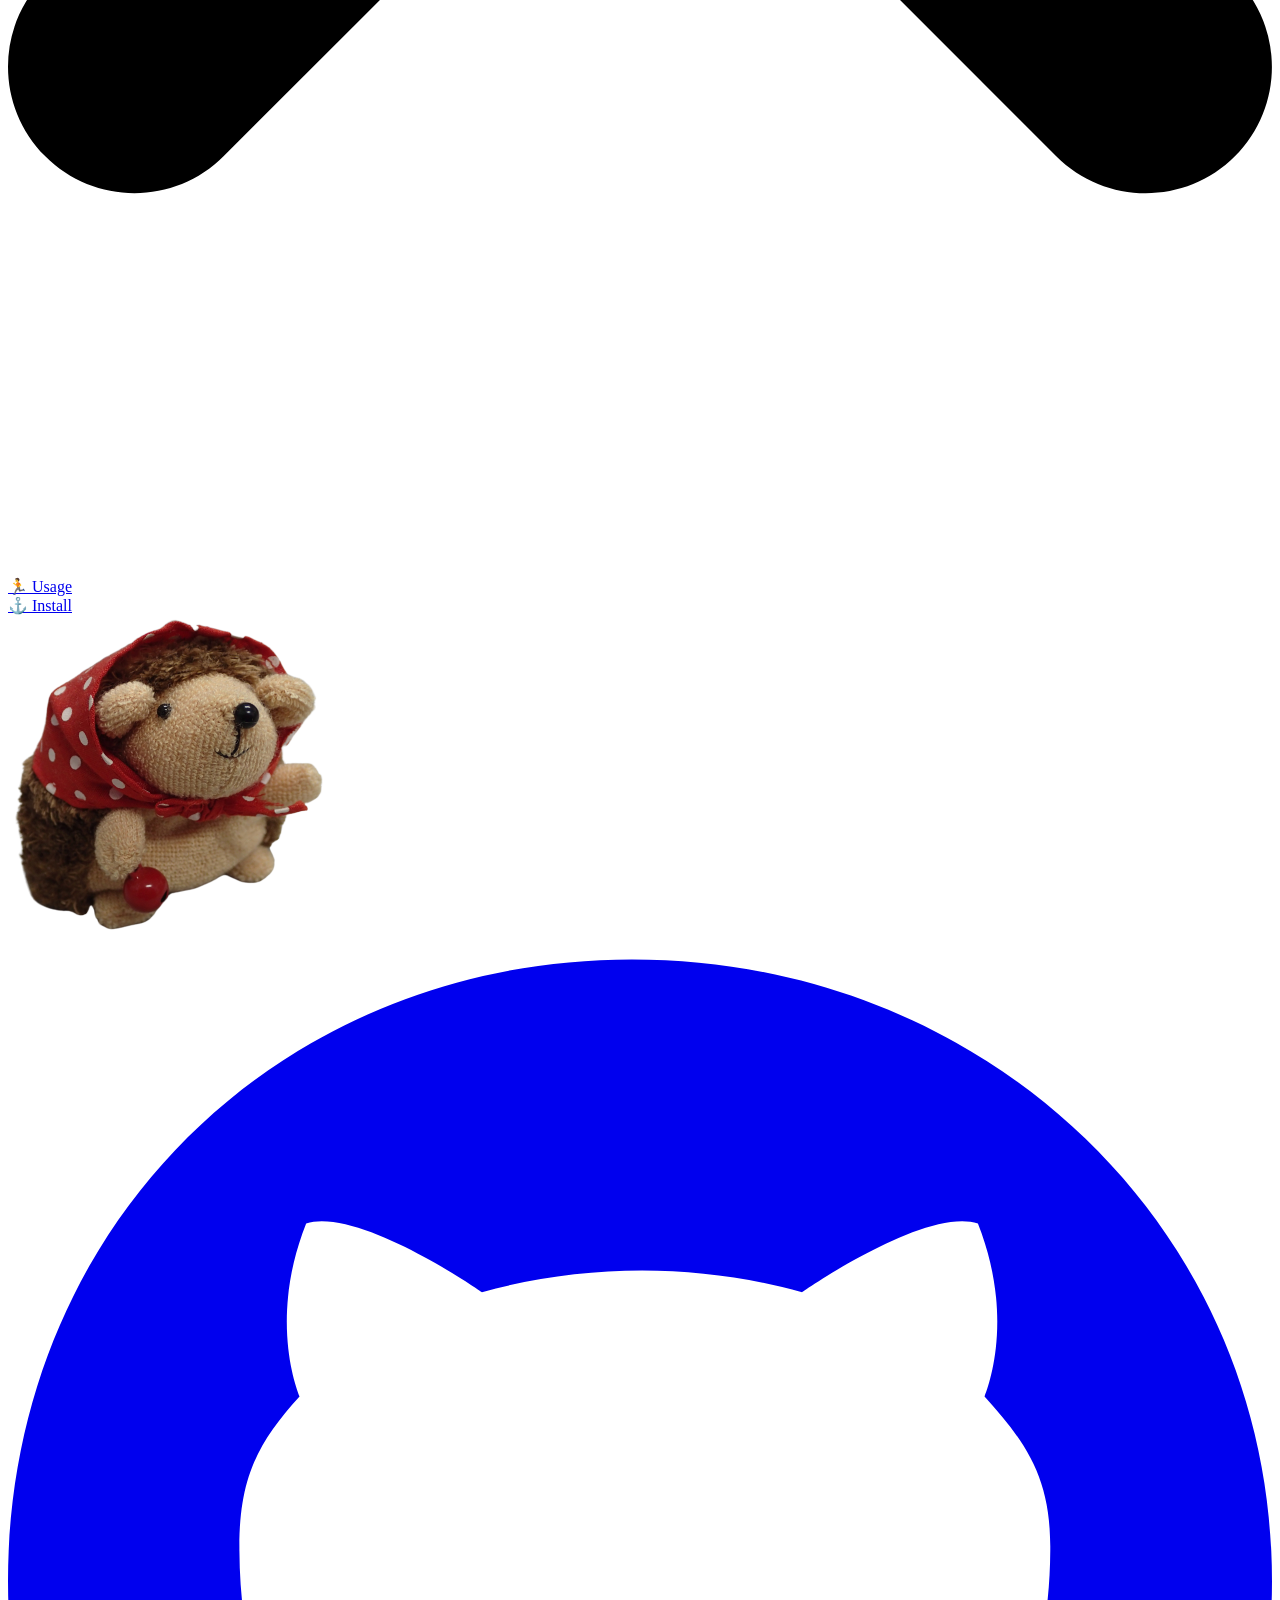
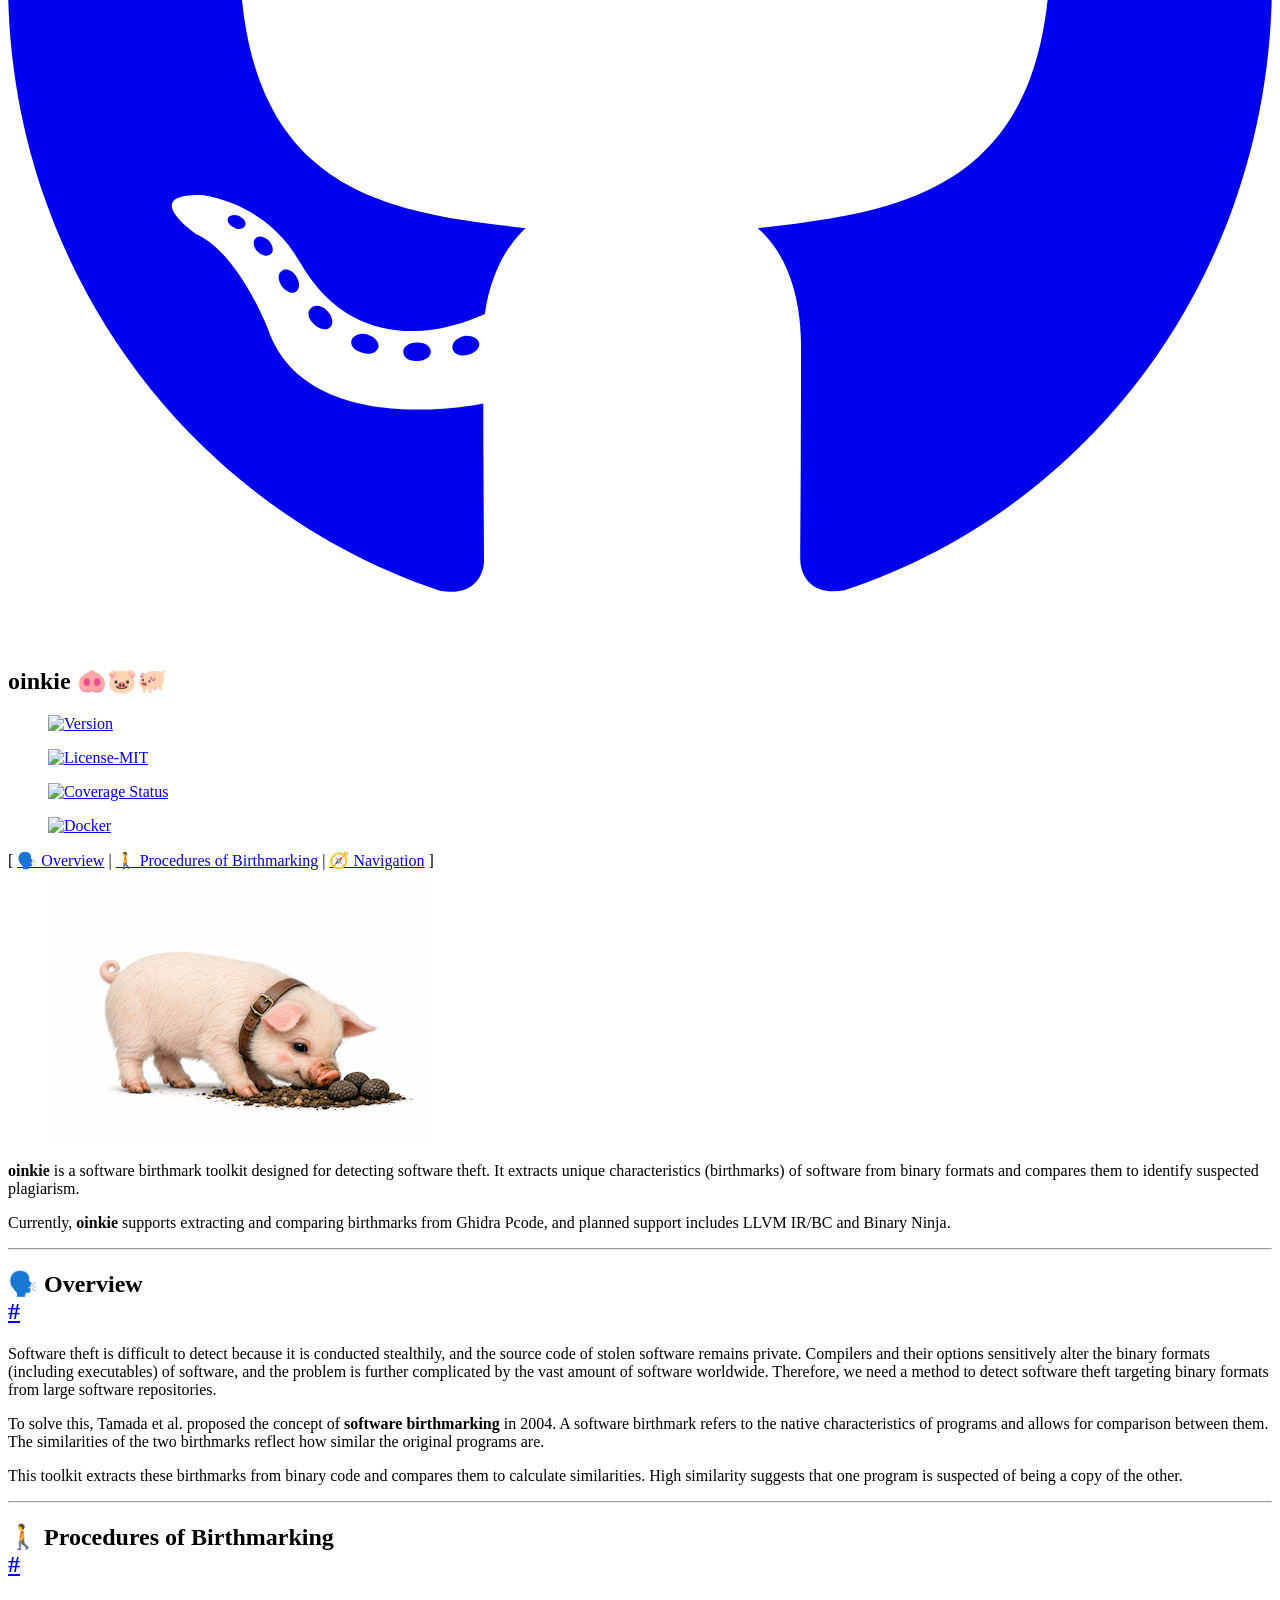
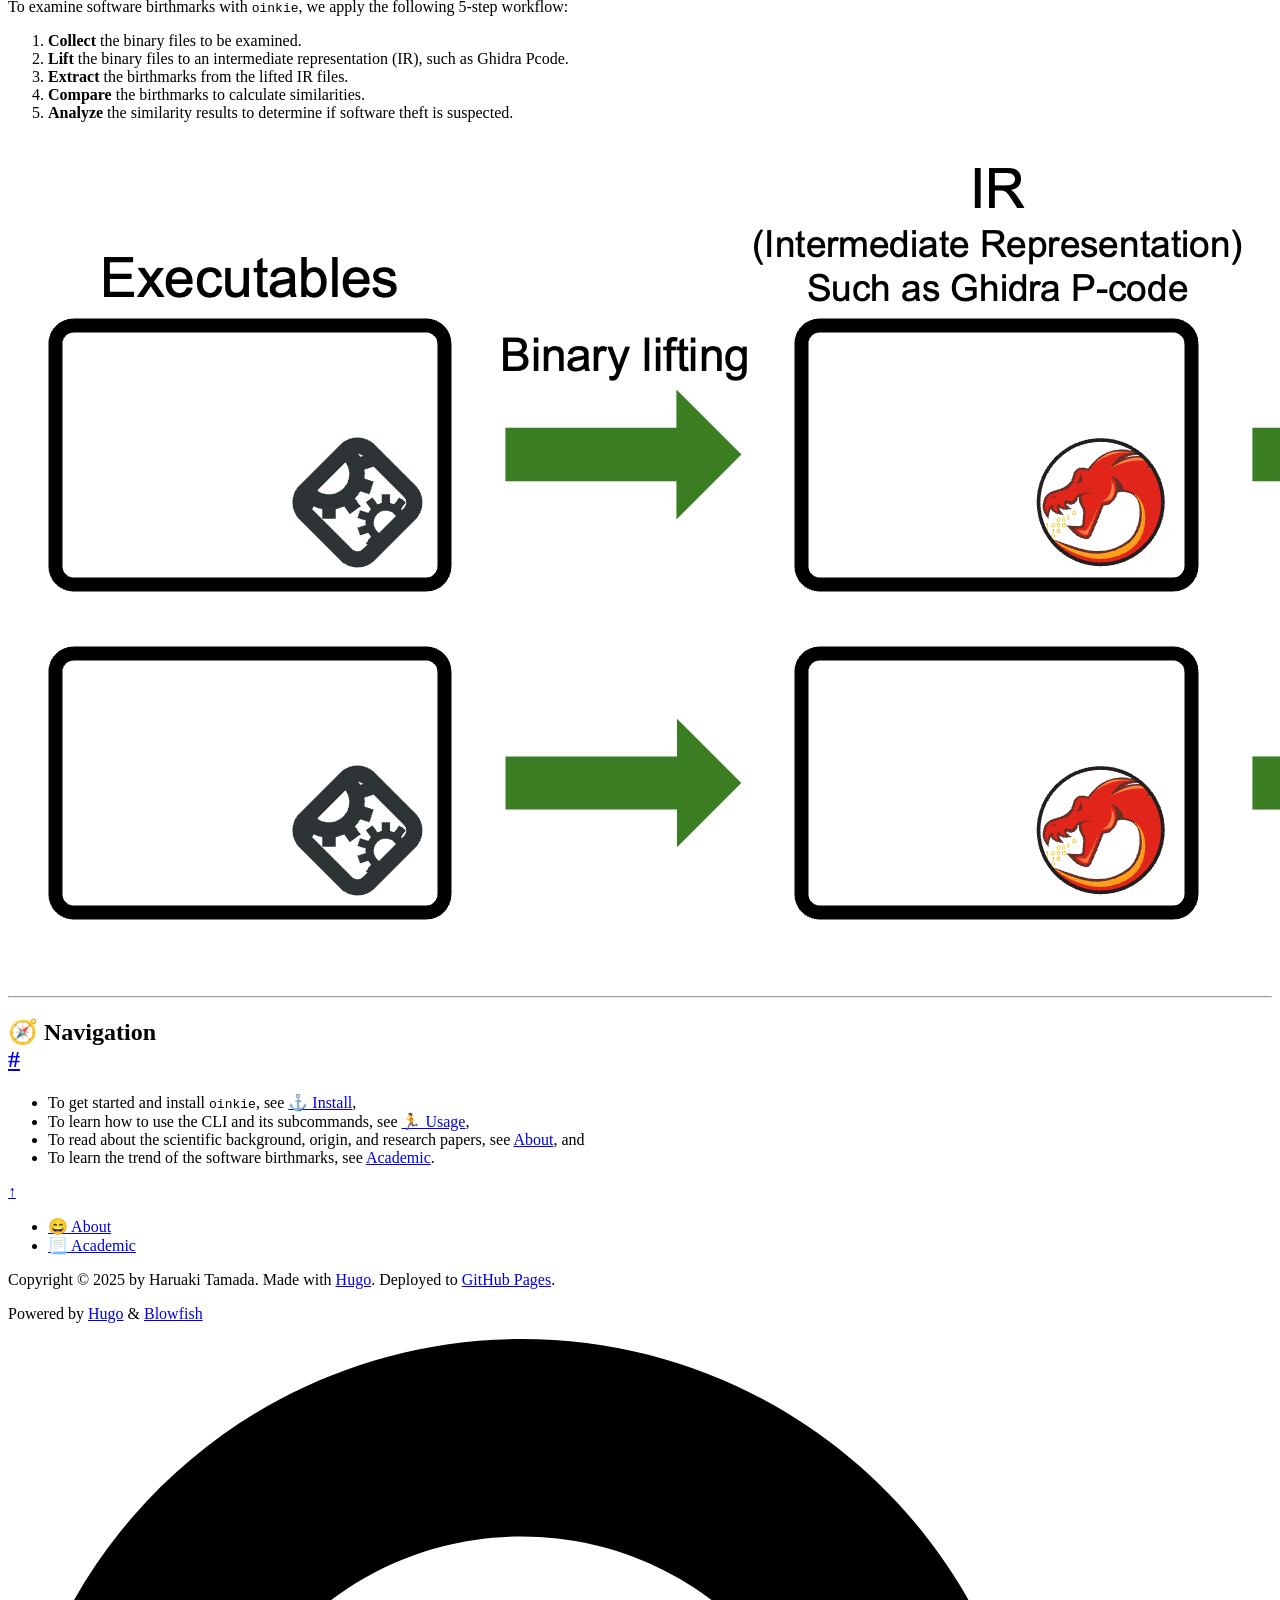
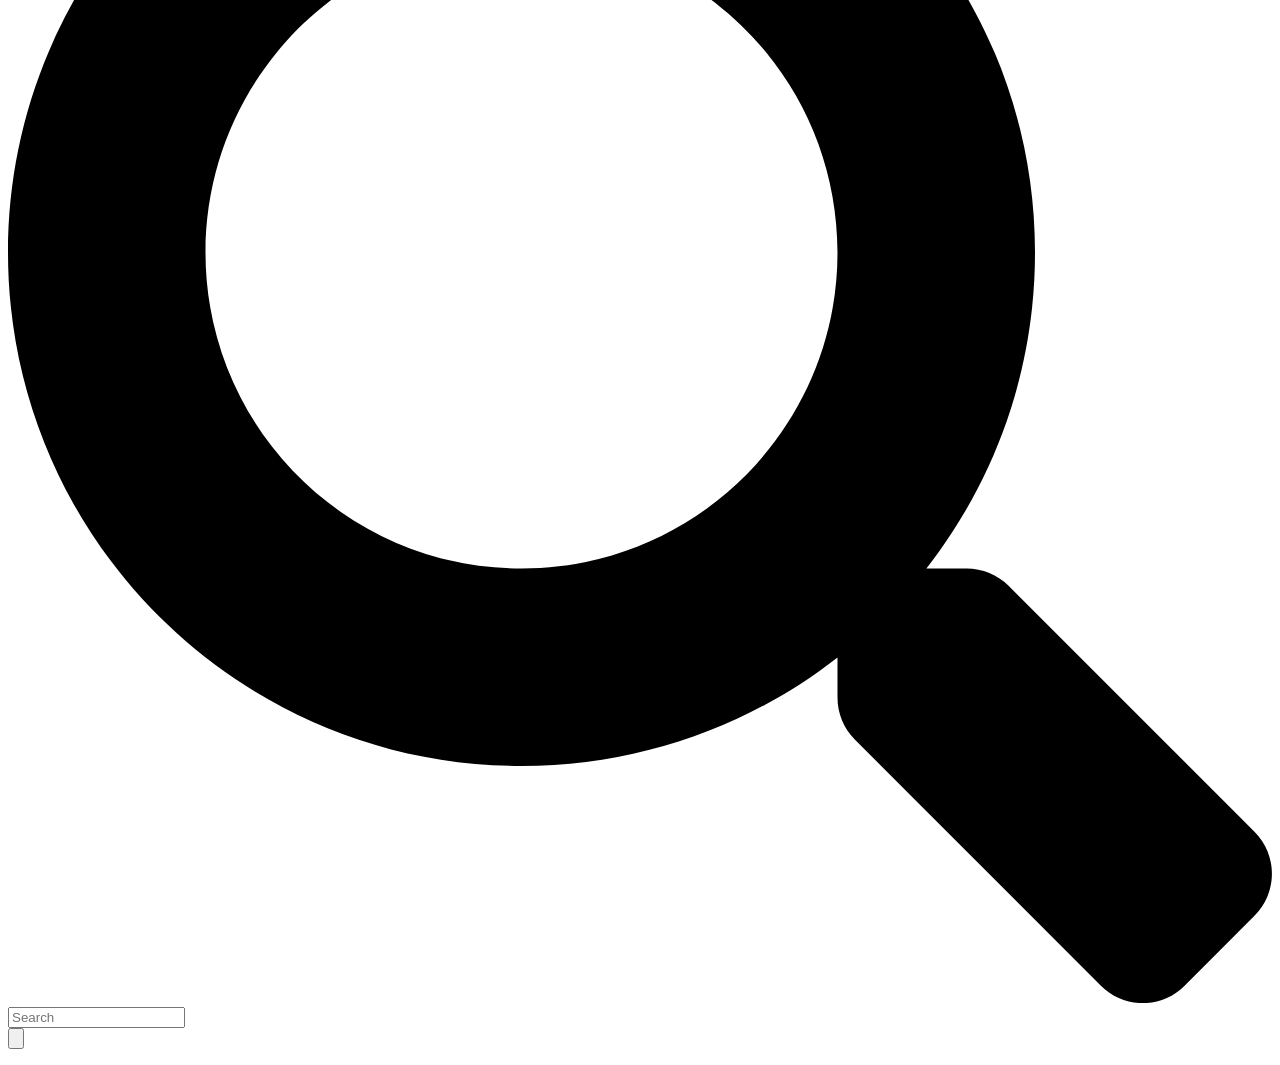
==== commit 18dcd558: "Update site data: 2026-06-25" ====
--- a/index.html
+++ b/index.html
@@ -13,5 +13,5 @@
 <label for=mobile-menu-toggle class="flex items-center justify-center cursor-pointer bf-icon-color-hover"><span class="relative block icon"><svg viewBox="0 0 448 512"><path fill="currentColor" d="M0 96C0 78.33 14.33 64 32 64H416c17.7.0 32 14.33 32 32 0 17.7-14.3 32-32 32H32C14.33 128 0 113.7.0 96zM0 256c0-17.7 14.33-32 32-32H416c17.7.0 32 14.3 32 32s-14.3 32-32 32H32c-17.67.0-32-14.3-32-32zM416 448H32c-17.67.0-32-14.3-32-32s14.33-32 32-32H416c17.7.0 32 14.3 32 32s-14.3 32-32 32z"/></svg></span></label><div role=dialog aria-modal=true style=scrollbar-gutter:stable class="fixed inset-0 z-50 invisible overflow-y-auto px-6 py-20 opacity-0 transition-[opacity,visibility] duration-300 peer-checked:visible peer-checked:opacity-100 bg-neutral-50/97 dark:bg-neutral-900/99
 bf-scrollbar"><label for=mobile-menu-toggle class="fixed end-8 top-5 flex items-center justify-center z-50 h-12 w-12 cursor-pointer select-none rounded-full bf-icon-color-hover border bf-border-color bf-border-color-hover bg-neutral-50 dark:bg-neutral-900"><span class="relative block icon"><svg viewBox="0 0 320 512"><path fill="currentColor" d="M310.6 361.4c12.5 12.5 12.5 32.75.0 45.25C304.4 412.9 296.2 416 288 416s-16.38-3.125-22.62-9.375L160 301.3 54.63 406.6C48.38 412.9 40.19 416 32 416S15.63 412.9 9.375 406.6c-12.5-12.5-12.5-32.75.0-45.25l105.4-105.4L9.375 150.6c-12.5-12.5-12.5-32.75.0-45.25s32.75-12.5 45.25.0L160 210.8l105.4-105.4c12.5-12.5 32.75-12.5 45.25.0s12.5 32.75.0 45.25l-105.4 105.4L310.6 361.4z"/></svg></span></label><nav class="mx-auto max-w-md space-y-6"><div class=px-2><a href=/oinkie/usage/ aria-label="🏃 Usage" class="flex items-center gap-4 group bf-icon-color-hover text-neutral-700 dark:text-neutral-200"><span title="🏃 Usage" class="text-2xl font-bold tracking-tight">🏃 Usage</span></a></div><div class=px-2><a href=/oinkie/install/ aria-label="⚓️ Install" class="flex items-center gap-4 group bf-icon-color-hover text-neutral-700 dark:text-neutral-200"><span title="⚓️ Install" class="text-2xl font-bold tracking-tight">⚓️ Install</span></a></div><div class=px-2><a href=https://tamada.github.io aria-label=haruaki-tamada target=_blank class="flex items-center gap-4 group bf-icon-color-hover text-neutral-700 dark:text-neutral-200"><span class="flex items-center justify-center h-8 w-8 text-2xl"><span class="relative block icon"><svg viewBox="0 0 320 320" width="320" height="320"><defs></defs><image width="320" height="320" href="[data-uri]"/></svg></span>
 </span><span title class="text-2xl font-bold tracking-tight"></span></a></div><div class=px-2><a href=https://github.com/tamada/oinkie aria-label=github target=_blank class="flex items-center gap-4 group bf-icon-color-hover text-neutral-700 dark:text-neutral-200"><span class="flex items-center justify-center h-8 w-8 text-2xl"><span class="relative block icon"><svg viewBox="0 0 496 512"><path fill="currentColor" d="M165.9 397.4c0 2-2.3 3.6-5.2 3.6-3.3.3-5.6-1.3-5.6-3.6.0-2 2.3-3.6 5.2-3.6 3-.3 5.6 1.3 5.6 3.6zm-31.1-4.5c-.7 2 1.3 4.3 4.3 4.9 2.6 1 5.6.0 6.2-2s-1.3-4.3-4.3-5.2c-2.6-.7-5.5.3-6.2 2.3zm44.2-1.7c-2.9.7-4.9 2.6-4.6 4.9.3 2 2.9 3.3 5.9 2.6 2.9-.7 4.9-2.6 4.6-4.6-.3-1.9-3-3.2-5.9-2.9zM244.8 8C106.1 8 0 113.3.0 252c0 110.9 69.8 205.8 169.5 239.2 12.8 2.3 17.3-5.6 17.3-12.1.0-6.2-.3-40.4-.3-61.4.0.0-70 15-84.7-29.8.0.0-11.4-29.1-27.8-36.6.0.0-22.9-15.7 1.6-15.4.0.0 24.9 2 38.6 25.8 21.9 38.6 58.6 27.5 72.9 20.9 2.3-16 8.8-27.1 16-33.7-55.9-6.2-112.3-14.3-112.3-110.5.0-27.5 7.6-41.3 23.6-58.9-2.6-6.5-11.1-33.3 2.6-67.9 20.9-6.5 69 27 69 27 20-5.6 41.5-8.5 62.8-8.5s42.8 2.9 62.8 8.5c0 0 48.1-33.6 69-27 13.7 34.7 5.2 61.4 2.6 67.9 16 17.7 25.8 31.5 25.8 58.9.0 96.5-58.9 104.2-114.8 110.5 9.2 7.9 17 22.9 17 46.4.0 33.7-.3 75.4-.3 83.6.0 6.5 4.6 14.4 17.3 12.1C428.2 457.8 496 362.9 496 252 496 113.3 383.5 8 244.8 8zM97.2 352.9c-1.3 1-1 3.3.7 5.2 1.6 1.6 3.9 2.3 5.2 1 1.3-1 1-3.3-.7-5.2-1.6-1.6-3.9-2.3-5.2-1zm-10.8-8.1c-.7 1.3.3 2.9 2.3 3.9 1.6 1 3.6.7 4.3-.7.7-1.3-.3-2.9-2.3-3.9-2-.6-3.6-.3-4.3.7zm32.4 35.6c-1.6 1.3-1 4.3 1.3 6.2 2.3 2.3 5.2 2.6 6.5 1 1.3-1.3.7-4.3-1.3-6.2-2.2-2.3-5.2-2.6-6.5-1zm-11.4-14.7c-1.6 1-1.6 3.6.0 5.9 1.6 2.3 4.3 3.3 5.6 2.3 1.6-1.3 1.6-3.9.0-6.2-1.4-2.3-4-3.3-5.6-2z"/></svg>
-</span></span><span title class="text-2xl font-bold tracking-tight"></span></a></div></nav></div></div></div></div></div><div class="relative flex flex-col grow"><main id=main-content class=grow><article class="max-w-full prose dark:prose-invert"><header><h1>oinkie 🐽🐷🐖</h1></header><section class=w-full><div class="flex flex-row flex-wrap items-center space-x-2"><a href=https://github.com/tamada/oinkie/releases/tag/v0.2.0><figure><img class="my-0 rounded-md" loading=lazy decoding=async fetchpriority=low alt=Version src=https://shields.io/badge/Version-0.2.0-blue></figure></a><a href=https://github.com/tamada/oinkie/blob/main/LICENSE><figure><img class="my-0 rounded-md" loading=lazy decoding=async fetchpriority=low alt=License-MIT src=https://shields.io/badge/License-MIT-blue></figure></a><a href=https://coveralls.io/github/tamada/oinkie><figure><img class="my-0 rounded-md" loading=lazy decoding=async fetchpriority=low alt="Coverage Status" src=https://coveralls.io/repos/github/tamada/oinkie/badge.svg></figure></a></div><p>[ <a href=/oinkie/#-overview>🗣️ Overview</a> | <a href=/oinkie/#-procedures-of-birthmarking>🚶 Procedures of Birthmarking</a> | <a href=/oinkie/#-navigation>🧭 Navigation</a> ]</p><figure><img class="my-0 rounded-md mx-auto my-4" src=oinkie.png alt="oinkie logo"></figure><p><strong>oinkie</strong> is a software birthmark toolkit designed for detecting software theft. It extracts unique characteristics (birthmarks) of software from binary formats and compares them to identify suspected plagiarism.</p><p>Currently, <strong>oinkie</strong> supports extracting and comparing birthmarks from Ghidra Pcode, and planned support includes LLVM IR/BC and Binary Ninja.</p><hr><h2 class="relative group">🗣️ Overview<div id=-overview class=anchor></div><span class="absolute top-0 w-6 transition-opacity opacity-0 -start-6 not-prose group-hover:opacity-100 select-none"><a class="text-primary-300 dark:text-neutral-700 !no-underline" href=#-overview aria-label=Anchor>#</a></span></h2><p>Software theft is difficult to detect because it is conducted stealthily, and the source code of stolen software remains private. Compilers and their options sensitively alter the binary formats (including executables) of software, and the problem is further complicated by the vast amount of software worldwide. Therefore, we need a method to detect software theft targeting binary formats from large software repositories.</p><p>To solve this, Tamada et al. proposed the concept of <strong>software birthmarking</strong> in 2004. A software birthmark refers to the native characteristics of programs and allows for comparison between them. The similarities of the two birthmarks reflect how similar the original programs are.</p><p>This toolkit extracts these birthmarks from binary code and compares them to calculate similarities. High similarity suggests that one program is suspected of being a copy of the other.</p><hr><h2 class="relative group">🚶 Procedures of Birthmarking<div id=-procedures-of-birthmarking class=anchor></div><span class="absolute top-0 w-6 transition-opacity opacity-0 -start-6 not-prose group-hover:opacity-100 select-none"><a class="text-primary-300 dark:text-neutral-700 !no-underline" href=#-procedures-of-birthmarking aria-label=Anchor>#</a></span></h2><p>To examine software birthmarks with <code>oinkie</code>, we apply the following 5-step workflow:</p><ol><li><strong>Collect</strong> the binary files to be examined.</li><li><strong>Lift</strong> the binary files to an intermediate representation (IR), such as Ghidra Pcode.</li><li><strong>Extract</strong> the birthmarks from the lifted IR files.</li><li><strong>Compare</strong> the birthmarks to calculate similarities.</li><li><strong>Analyze</strong> the similarity results to determine if software theft is suspected.</li></ol><figure><img class="my-0 rounded-md mx-auto my-6" src=procedures.png alt="Overview of the birthmarking process"></figure><hr><h2 class="relative group">🧭 Navigation<div id=-navigation class=anchor></div><span class="absolute top-0 w-6 transition-opacity opacity-0 -start-6 not-prose group-hover:opacity-100 select-none"><a class="text-primary-300 dark:text-neutral-700 !no-underline" href=#-navigation aria-label=Anchor>#</a></span></h2><ul><li>To get started and install <code>oinkie</code>, see <a href=/oinkie/install/>⚓️ Install</a>,</li><li>To learn how to use the CLI and its subcommands, see <a href=/oinkie/usage/>🏃 Usage</a>,</li><li>To read about the scientific background, origin, and research papers, see <a href=/oinkie/about/>About</a>, and</li><li>To learn the trend of the software birthmarks, see <a href=/oinkie/academic/>Academic</a>.</li></ul></section></article><section></section><div id=scroll-to-top class="fixed bottom-6 end-6 z-50 transform translate-y-4 opacity-0 duration-200"><a href=#the-top class="pointer-events-auto flex h-12 w-12 items-center justify-center rounded-full bg-neutral/50 text-xl text-neutral-700 hover:text-primary-600 dark:bg-neutral-800/50 dark:text-neutral dark:hover:text-primary-400" aria-label="Scroll to top" title="Scroll to top">&uarr;</a></div></main><footer id=site-footer class="py-10 print:hidden"><nav class="flex flex-row pb-4 text-base font-medium text-neutral-500 dark:text-neutral-400"><ul class="flex list-none flex-col sm:flex-row"><li class="flex mb-1 text-end sm:mb-0 sm:me-7 sm:last:me-0"><a class="decoration-primary-500 hover:underline hover:decoration-2 hover:underline-offset-2 flex items-center" href=/oinkie/about/ title="😄 About">😄 About</a></li><li class="flex mb-1 text-end sm:mb-0 sm:me-7 sm:last:me-0"><a class="decoration-primary-500 hover:underline hover:decoration-2 hover:underline-offset-2 flex items-center" href=/oinkie/academic/ title="📃 Academic Bibliography">📃 Academic</a></li></ul></nav><div class="flex items-center justify-between"><p class="text-sm text-neutral-500 dark:text-neutral-400">Copyright © 2025 by Haruaki Tamada. Made with <a href=https://gohugo.io/>Hugo</a>. Deployed to <a href=https://pages.github.com/>GitHub Pages</a>.</p><p class="text-xs text-neutral-500 dark:text-neutral-400">Powered by <a class="hover:underline hover:decoration-primary-400 hover:text-primary-500" href=https://gohugo.io/ target=_blank rel="noopener noreferrer">Hugo</a> & <a class="hover:underline hover:decoration-primary-400 hover:text-primary-500" href=https://blowfish.page/ target=_blank rel="noopener noreferrer">Blowfish</a></p></div><script>mediumZoom(document.querySelectorAll("img:not(.nozoom)"),{margin:24,background:"rgba(0,0,0,0.5)",scrollOffset:0})</script><script type=text/javascript src=/oinkie/js/process.min.ee03488f19c93c2efb199e2e3014ea5f3cb2ce7d45154adb3399a158cac27ca52831db249ede5bb602700ef87eb02434139de0858af1818ab0fb4182472204a4.js integrity="sha512-7gNIjxnJPC77GZ4uMBTqXzyyzn1FFUrbM5mhWMrCfKUoMdsknt5btgJwDvh+sCQ0E53ghYrxgYqw+0GCRyIEpA=="></script></footer><div id=search-wrapper class="invisible fixed inset-0 flex h-screen w-screen cursor-default flex-col bg-neutral-500/50 p-4 backdrop-blur-sm dark:bg-neutral-900/50 sm:p-6 md:p-[10vh] lg:p-[12vh] z-500" data-url=https://tamada.github.io/oinkie/><div id=search-modal class="flex flex-col w-full max-w-3xl min-h-0 mx-auto border rounded-md shadow-lg top-20 border-neutral-200 bg-neutral dark:border-neutral-700 dark:bg-neutral-800"><header class="relative z-10 flex items-center justify-between flex-none px-2"><form class="flex items-center flex-auto min-w-0"><div class="flex items-center justify-center w-8 h-8 text-neutral-400"><span class="relative block icon"><svg aria-hidden="true" focusable="false" data-prefix="fas" data-icon="search" class="svg-inline--fa fa-search fa-w-16" role="img" viewBox="0 0 512 512"><path fill="currentColor" d="M505 442.7 405.3 343c-4.5-4.5-10.6-7-17-7H372c27.6-35.3 44-79.7 44-128C416 93.1 322.9.0 208 0S0 93.1.0 208s93.1 208 208 208c48.3.0 92.7-16.4 128-44v16.3c0 6.4 2.5 12.5 7 17l99.7 99.7c9.4 9.4 24.6 9.4 33.9.0l28.3-28.3c9.4-9.4 9.4-24.6.1-34zM208 336c-70.7.0-128-57.2-128-128 0-70.7 57.2-128 128-128 70.7.0 128 57.2 128 128 0 70.7-57.2 128-128 128z"/></svg></span></div><input type=search id=search-query class="flex flex-auto h-12 mx-1 bg-transparent appearance-none focus:outline-dotted focus:outline-2 focus:outline-transparent" placeholder=Search tabindex=0></form><button id=close-search-button class="flex items-center justify-center w-8 h-8 text-neutral-700 hover:text-primary-600 dark:text-neutral dark:hover:text-primary-400" title="Close (Esc)">
+</span></span><span title class="text-2xl font-bold tracking-tight"></span></a></div></nav></div></div></div></div></div><div class="relative flex flex-col grow"><main id=main-content class=grow><article class="max-w-full prose dark:prose-invert"><header><h1>oinkie 🐽🐷🐖</h1></header><section class=w-full><div class="flex flex-row flex-wrap items-center space-x-2"><a href=https://github.com/tamada/oinkie/releases/tag/v0.2.1><figure><img class="my-0 rounded-md" loading=lazy decoding=async fetchpriority=low alt=Version src=https://shields.io/badge/Version-0.2.1-blue></figure></a><a href=https://github.com/tamada/oinkie/blob/main/LICENSE><figure><img class="my-0 rounded-md" loading=lazy decoding=async fetchpriority=low alt=License-MIT src=https://shields.io/badge/License-MIT-blue></figure></a><a href=https://coveralls.io/github/tamada/oinkie><figure><img class="my-0 rounded-md" loading=lazy decoding=async fetchpriority=low alt="Coverage Status" src=https://coveralls.io/repos/github/tamada/oinkie/badge.svg></figure></a><a href=https://quay.io/repository/tama5/oinkie><figure><img class="my-0 rounded-md" loading=lazy decoding=async fetchpriority=low alt=Docker src="https://img.shields.io/badge/Container-quay.io/tama5/oinkie:0.2.1-blue?logo=docker"></figure></a></div><p>[ <a href=/oinkie/#-overview>🗣️ Overview</a> | <a href=/oinkie/#-procedures-of-birthmarking>🚶 Procedures of Birthmarking</a> | <a href=/oinkie/#-navigation>🧭 Navigation</a> ]</p><figure><img class="my-0 rounded-md mx-auto my-4" src=oinkie.png alt="oinkie logo"></figure><p><strong>oinkie</strong> is a software birthmark toolkit designed for detecting software theft. It extracts unique characteristics (birthmarks) of software from binary formats and compares them to identify suspected plagiarism.</p><p>Currently, <strong>oinkie</strong> supports extracting and comparing birthmarks from Ghidra Pcode, and planned support includes LLVM IR/BC and Binary Ninja.</p><hr><h2 class="relative group">🗣️ Overview<div id=-overview class=anchor></div><span class="absolute top-0 w-6 transition-opacity opacity-0 -start-6 not-prose group-hover:opacity-100 select-none"><a class="text-primary-300 dark:text-neutral-700 !no-underline" href=#-overview aria-label=Anchor>#</a></span></h2><p>Software theft is difficult to detect because it is conducted stealthily, and the source code of stolen software remains private. Compilers and their options sensitively alter the binary formats (including executables) of software, and the problem is further complicated by the vast amount of software worldwide. Therefore, we need a method to detect software theft targeting binary formats from large software repositories.</p><p>To solve this, Tamada et al. proposed the concept of <strong>software birthmarking</strong> in 2004. A software birthmark refers to the native characteristics of programs and allows for comparison between them. The similarities of the two birthmarks reflect how similar the original programs are.</p><p>This toolkit extracts these birthmarks from binary code and compares them to calculate similarities. High similarity suggests that one program is suspected of being a copy of the other.</p><hr><h2 class="relative group">🚶 Procedures of Birthmarking<div id=-procedures-of-birthmarking class=anchor></div><span class="absolute top-0 w-6 transition-opacity opacity-0 -start-6 not-prose group-hover:opacity-100 select-none"><a class="text-primary-300 dark:text-neutral-700 !no-underline" href=#-procedures-of-birthmarking aria-label=Anchor>#</a></span></h2><p>To examine software birthmarks with <code>oinkie</code>, we apply the following 5-step workflow:</p><ol><li><strong>Collect</strong> the binary files to be examined.</li><li><strong>Lift</strong> the binary files to an intermediate representation (IR), such as Ghidra Pcode.</li><li><strong>Extract</strong> the birthmarks from the lifted IR files.</li><li><strong>Compare</strong> the birthmarks to calculate similarities.</li><li><strong>Analyze</strong> the similarity results to determine if software theft is suspected.</li></ol><figure><img class="my-0 rounded-md mx-auto my-6" src=procedures.png alt="Overview of the birthmarking process"></figure><hr><h2 class="relative group">🧭 Navigation<div id=-navigation class=anchor></div><span class="absolute top-0 w-6 transition-opacity opacity-0 -start-6 not-prose group-hover:opacity-100 select-none"><a class="text-primary-300 dark:text-neutral-700 !no-underline" href=#-navigation aria-label=Anchor>#</a></span></h2><ul><li>To get started and install <code>oinkie</code>, see <a href=/oinkie/install/>⚓️ Install</a>,</li><li>To learn how to use the CLI and its subcommands, see <a href=/oinkie/usage/>🏃 Usage</a>,</li><li>To read about the scientific background, origin, and research papers, see <a href=/oinkie/about/>About</a>, and</li><li>To learn the trend of the software birthmarks, see <a href=/oinkie/academic/>Academic</a>.</li></ul></section></article><section></section><div id=scroll-to-top class="fixed bottom-6 end-6 z-50 transform translate-y-4 opacity-0 duration-200"><a href=#the-top class="pointer-events-auto flex h-12 w-12 items-center justify-center rounded-full bg-neutral/50 text-xl text-neutral-700 hover:text-primary-600 dark:bg-neutral-800/50 dark:text-neutral dark:hover:text-primary-400" aria-label="Scroll to top" title="Scroll to top">&uarr;</a></div></main><footer id=site-footer class="py-10 print:hidden"><nav class="flex flex-row pb-4 text-base font-medium text-neutral-500 dark:text-neutral-400"><ul class="flex list-none flex-col sm:flex-row"><li class="flex mb-1 text-end sm:mb-0 sm:me-7 sm:last:me-0"><a class="decoration-primary-500 hover:underline hover:decoration-2 hover:underline-offset-2 flex items-center" href=/oinkie/about/ title="😄 About">😄 About</a></li><li class="flex mb-1 text-end sm:mb-0 sm:me-7 sm:last:me-0"><a class="decoration-primary-500 hover:underline hover:decoration-2 hover:underline-offset-2 flex items-center" href=/oinkie/academic/ title="📃 Academic Bibliography">📃 Academic</a></li></ul></nav><div class="flex items-center justify-between"><p class="text-sm text-neutral-500 dark:text-neutral-400">Copyright © 2025 by Haruaki Tamada. Made with <a href=https://gohugo.io/>Hugo</a>. Deployed to <a href=https://pages.github.com/>GitHub Pages</a>.</p><p class="text-xs text-neutral-500 dark:text-neutral-400">Powered by <a class="hover:underline hover:decoration-primary-400 hover:text-primary-500" href=https://gohugo.io/ target=_blank rel="noopener noreferrer">Hugo</a> & <a class="hover:underline hover:decoration-primary-400 hover:text-primary-500" href=https://blowfish.page/ target=_blank rel="noopener noreferrer">Blowfish</a></p></div><script>mediumZoom(document.querySelectorAll("img:not(.nozoom)"),{margin:24,background:"rgba(0,0,0,0.5)",scrollOffset:0})</script><script type=text/javascript src=/oinkie/js/process.min.ee03488f19c93c2efb199e2e3014ea5f3cb2ce7d45154adb3399a158cac27ca52831db249ede5bb602700ef87eb02434139de0858af1818ab0fb4182472204a4.js integrity="sha512-7gNIjxnJPC77GZ4uMBTqXzyyzn1FFUrbM5mhWMrCfKUoMdsknt5btgJwDvh+sCQ0E53ghYrxgYqw+0GCRyIEpA=="></script></footer><div id=search-wrapper class="invisible fixed inset-0 flex h-screen w-screen cursor-default flex-col bg-neutral-500/50 p-4 backdrop-blur-sm dark:bg-neutral-900/50 sm:p-6 md:p-[10vh] lg:p-[12vh] z-500" data-url=https://tamada.github.io/oinkie/><div id=search-modal class="flex flex-col w-full max-w-3xl min-h-0 mx-auto border rounded-md shadow-lg top-20 border-neutral-200 bg-neutral dark:border-neutral-700 dark:bg-neutral-800"><header class="relative z-10 flex items-center justify-between flex-none px-2"><form class="flex items-center flex-auto min-w-0"><div class="flex items-center justify-center w-8 h-8 text-neutral-400"><span class="relative block icon"><svg aria-hidden="true" focusable="false" data-prefix="fas" data-icon="search" class="svg-inline--fa fa-search fa-w-16" role="img" viewBox="0 0 512 512"><path fill="currentColor" d="M505 442.7 405.3 343c-4.5-4.5-10.6-7-17-7H372c27.6-35.3 44-79.7 44-128C416 93.1 322.9.0 208 0S0 93.1.0 208s93.1 208 208 208c48.3.0 92.7-16.4 128-44v16.3c0 6.4 2.5 12.5 7 17l99.7 99.7c9.4 9.4 24.6 9.4 33.9.0l28.3-28.3c9.4-9.4 9.4-24.6.1-34zM208 336c-70.7.0-128-57.2-128-128 0-70.7 57.2-128 128-128 70.7.0 128 57.2 128 128 0 70.7-57.2 128-128 128z"/></svg></span></div><input type=search id=search-query class="flex flex-auto h-12 mx-1 bg-transparent appearance-none focus:outline-dotted focus:outline-2 focus:outline-transparent" placeholder=Search tabindex=0></form><button id=close-search-button class="flex items-center justify-center w-8 h-8 text-neutral-700 hover:text-primary-600 dark:text-neutral dark:hover:text-primary-400" title="Close (Esc)">
 <span class="relative block icon"><svg viewBox="0 0 320 512"><path fill="currentColor" d="M310.6 361.4c12.5 12.5 12.5 32.75.0 45.25C304.4 412.9 296.2 416 288 416s-16.38-3.125-22.62-9.375L160 301.3 54.63 406.6C48.38 412.9 40.19 416 32 416S15.63 412.9 9.375 406.6c-12.5-12.5-12.5-32.75.0-45.25l105.4-105.4L9.375 150.6c-12.5-12.5-12.5-32.75.0-45.25s32.75-12.5 45.25.0L160 210.8l105.4-105.4c12.5-12.5 32.75-12.5 45.25.0s12.5 32.75.0 45.25l-105.4 105.4L310.6 361.4z"/></svg></span></button></header><section class="flex-auto px-2 overflow-auto"><ul id=search-results></ul></section></div></div></div></body></html>
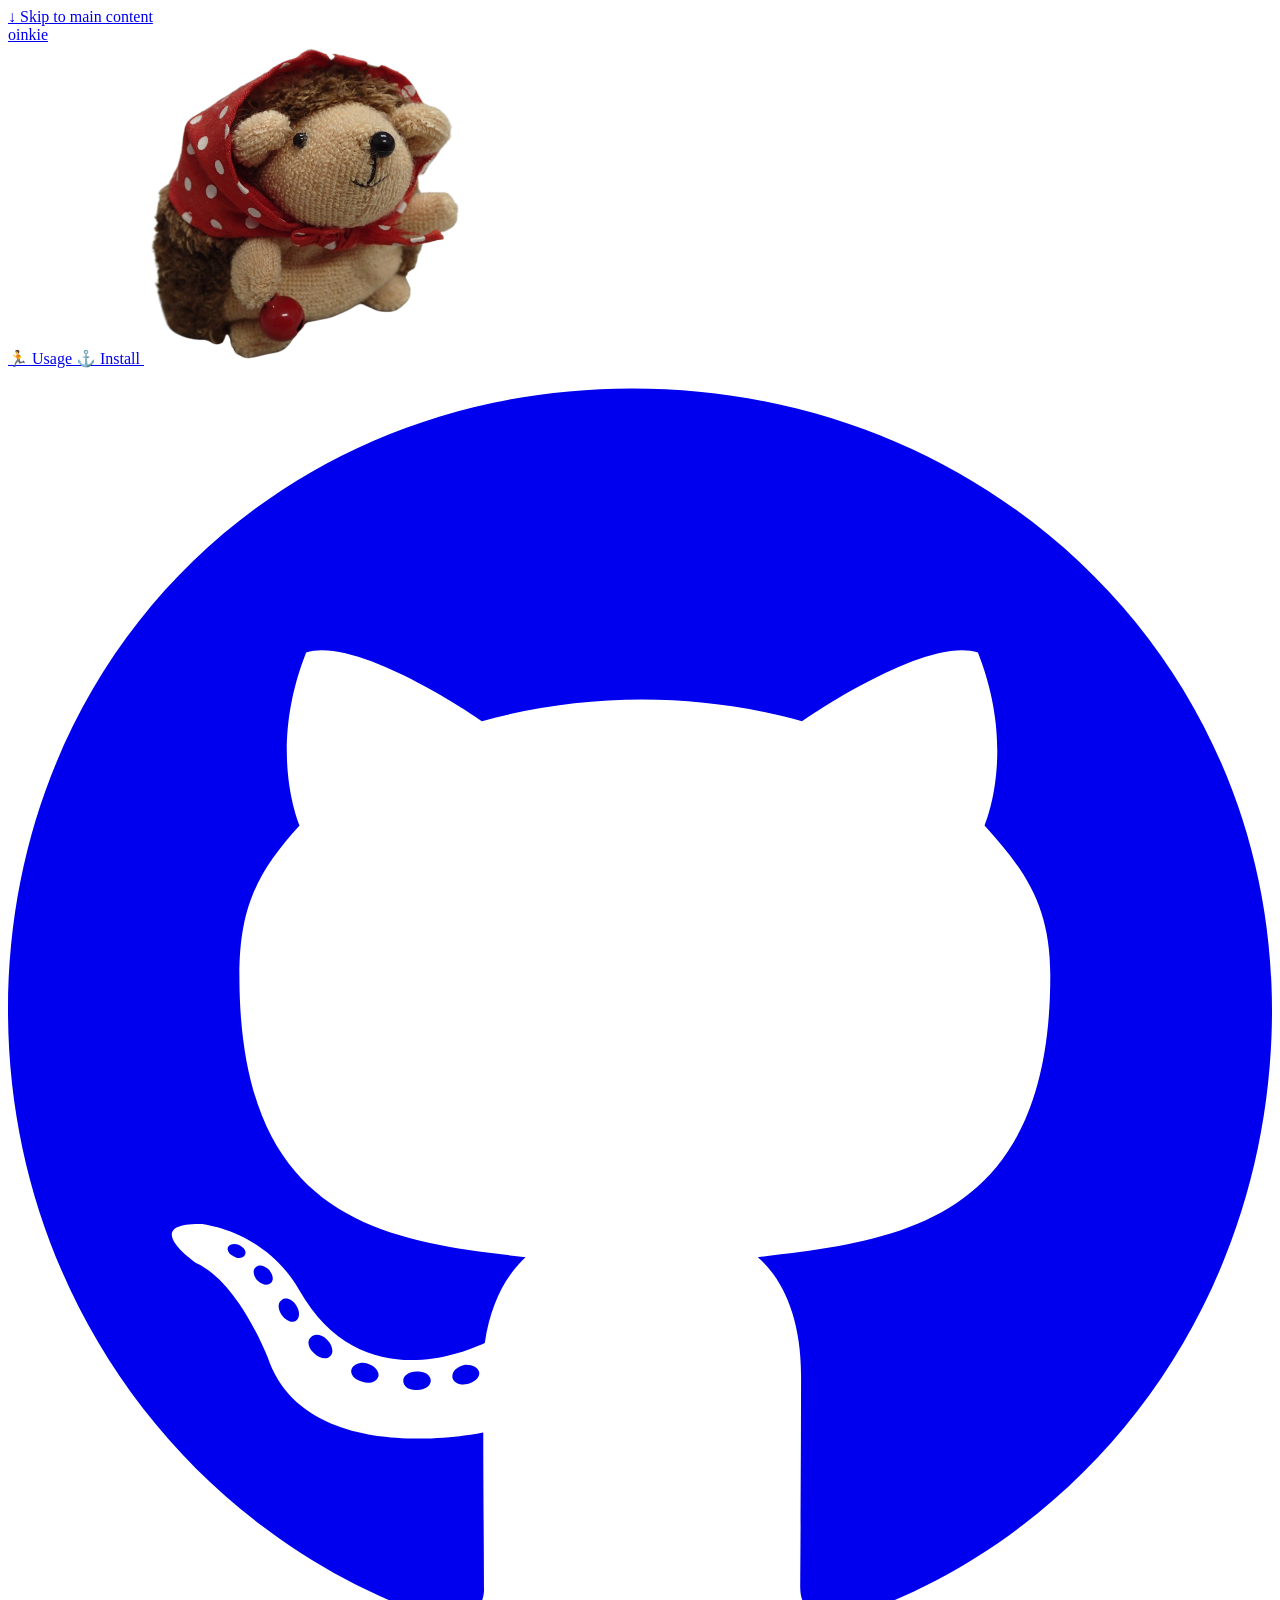
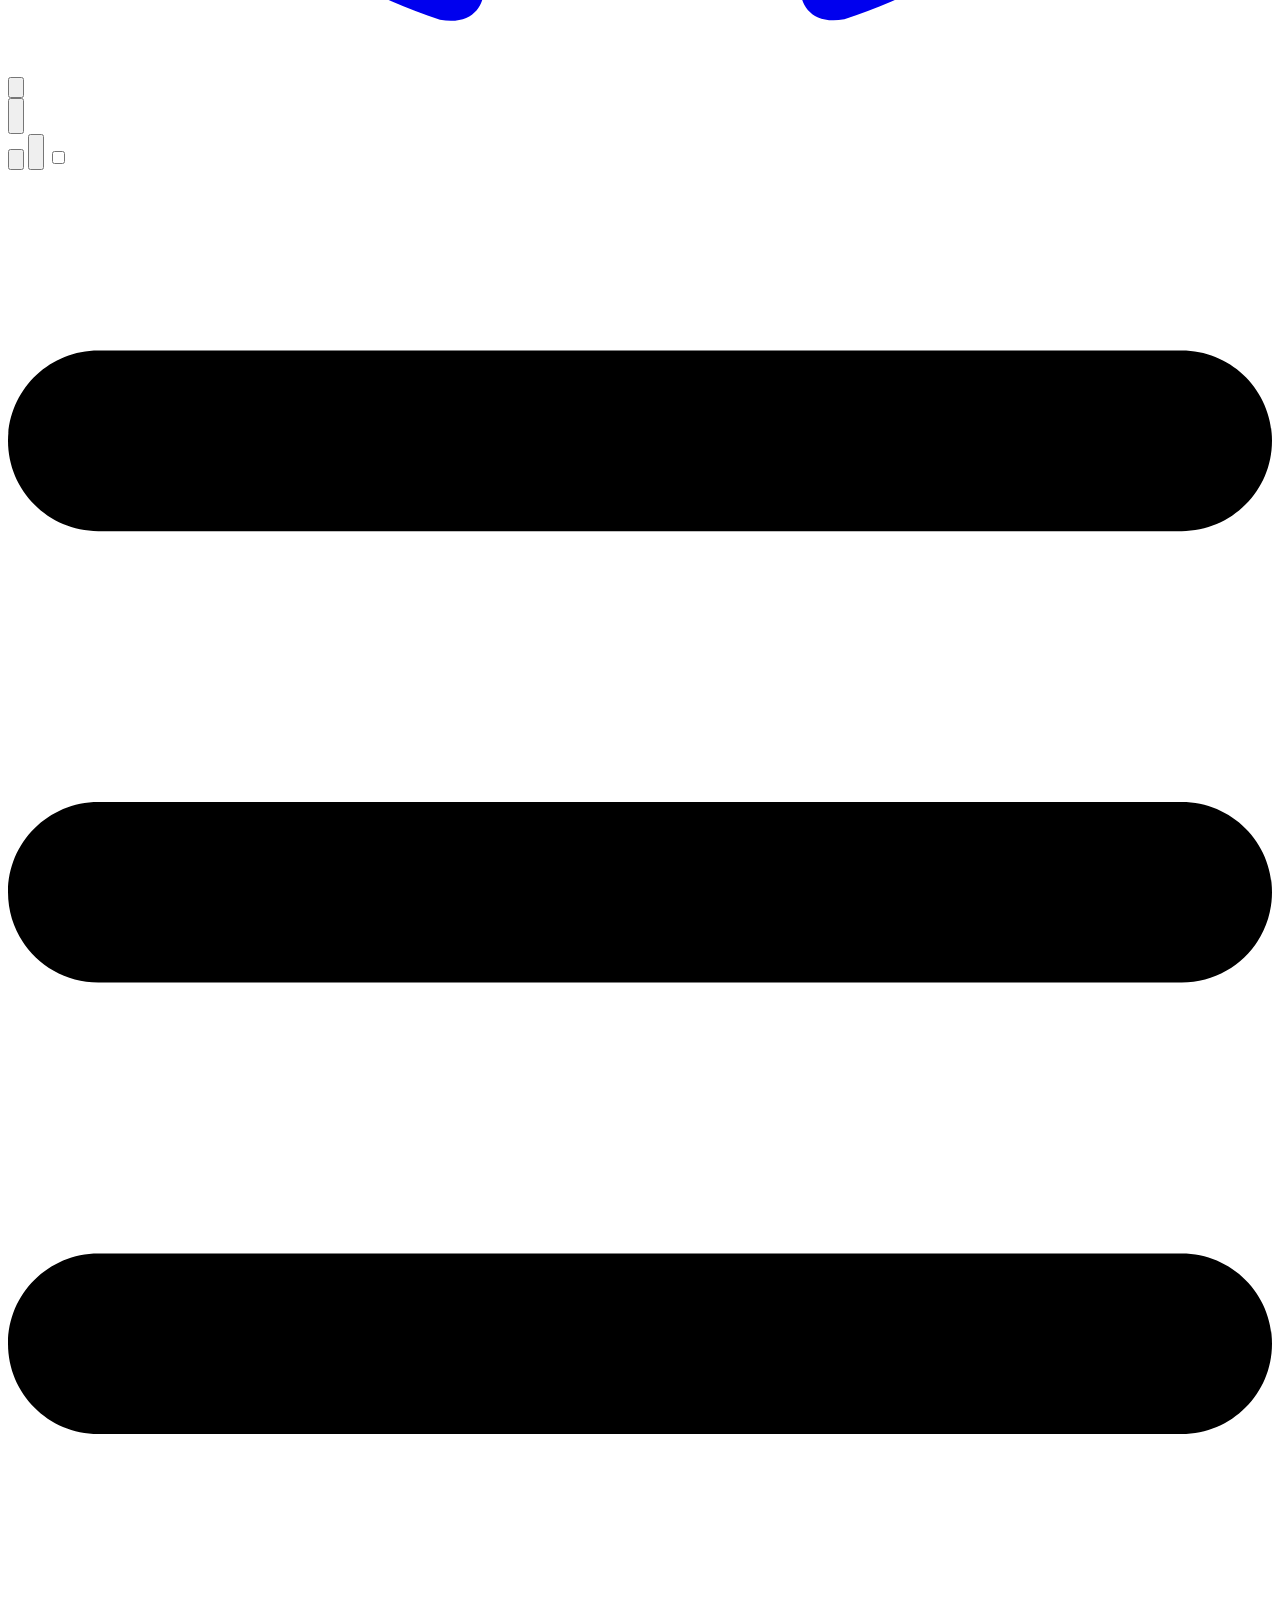
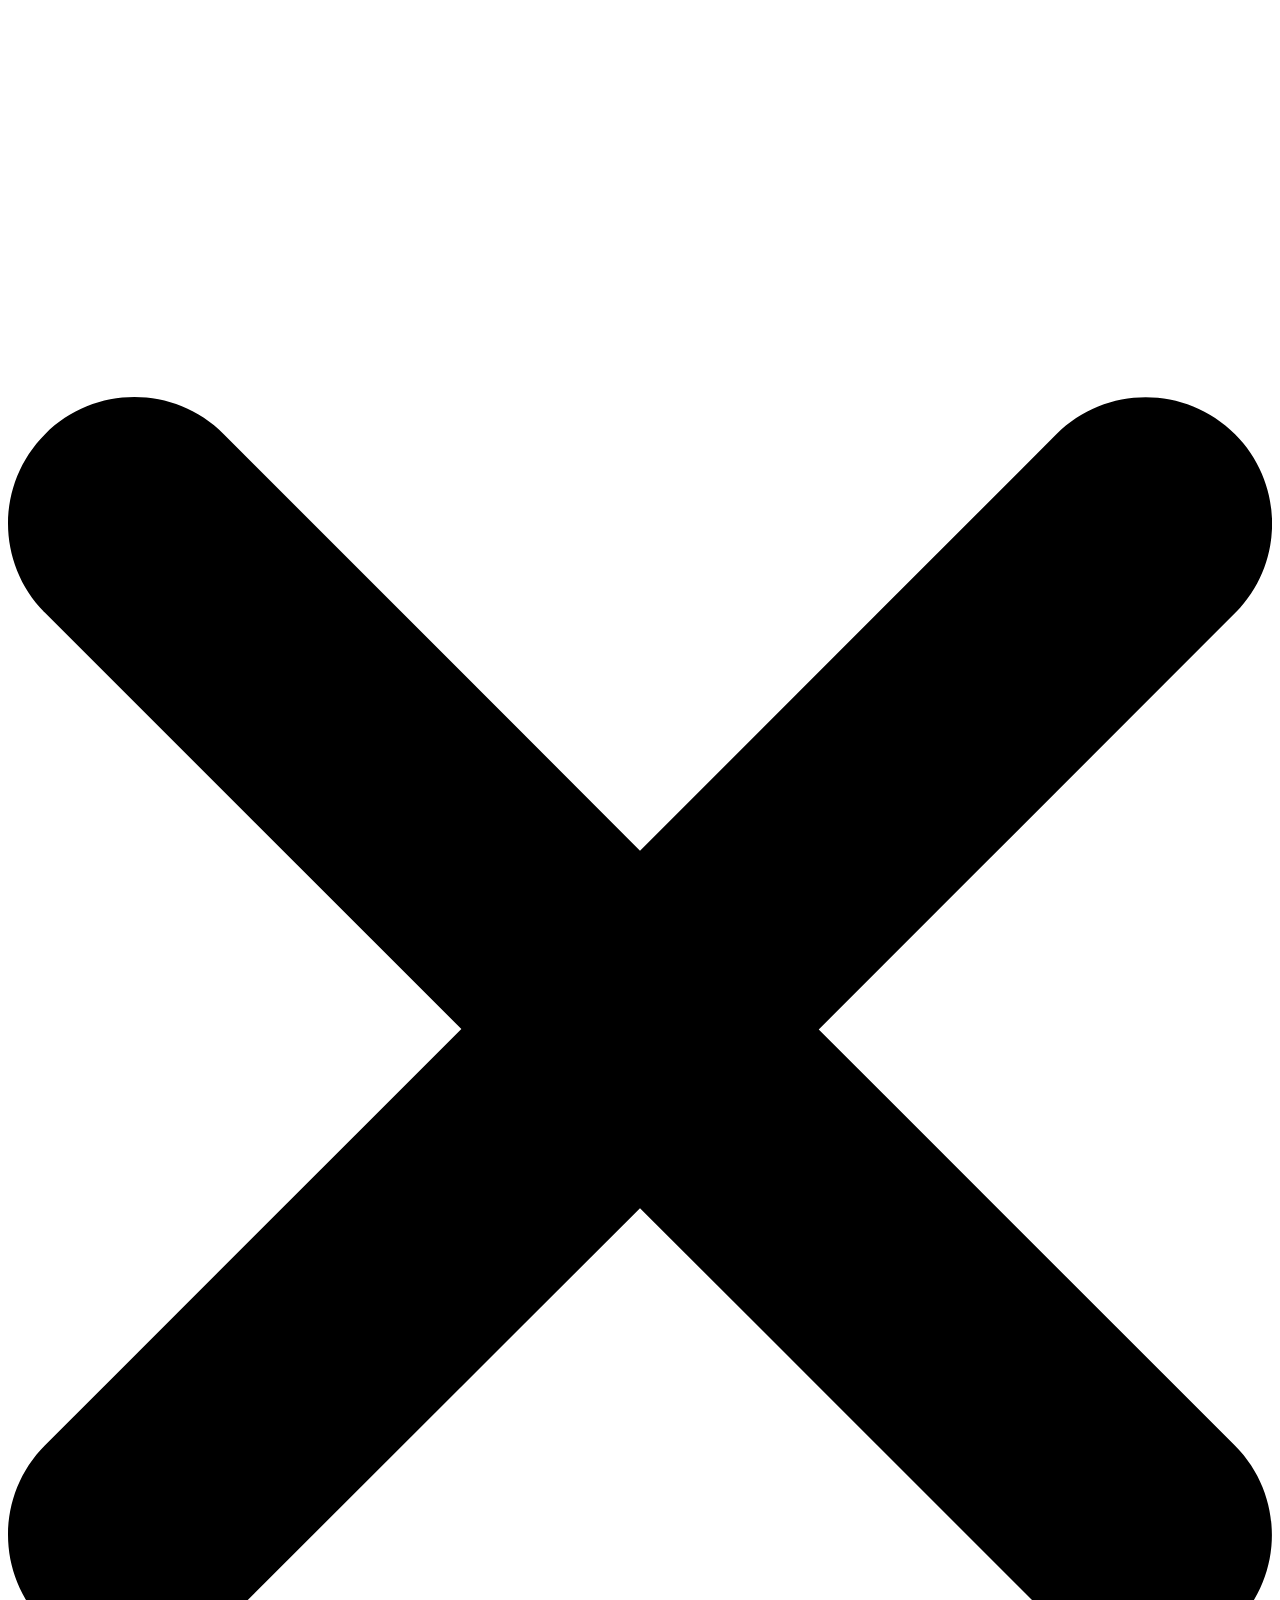
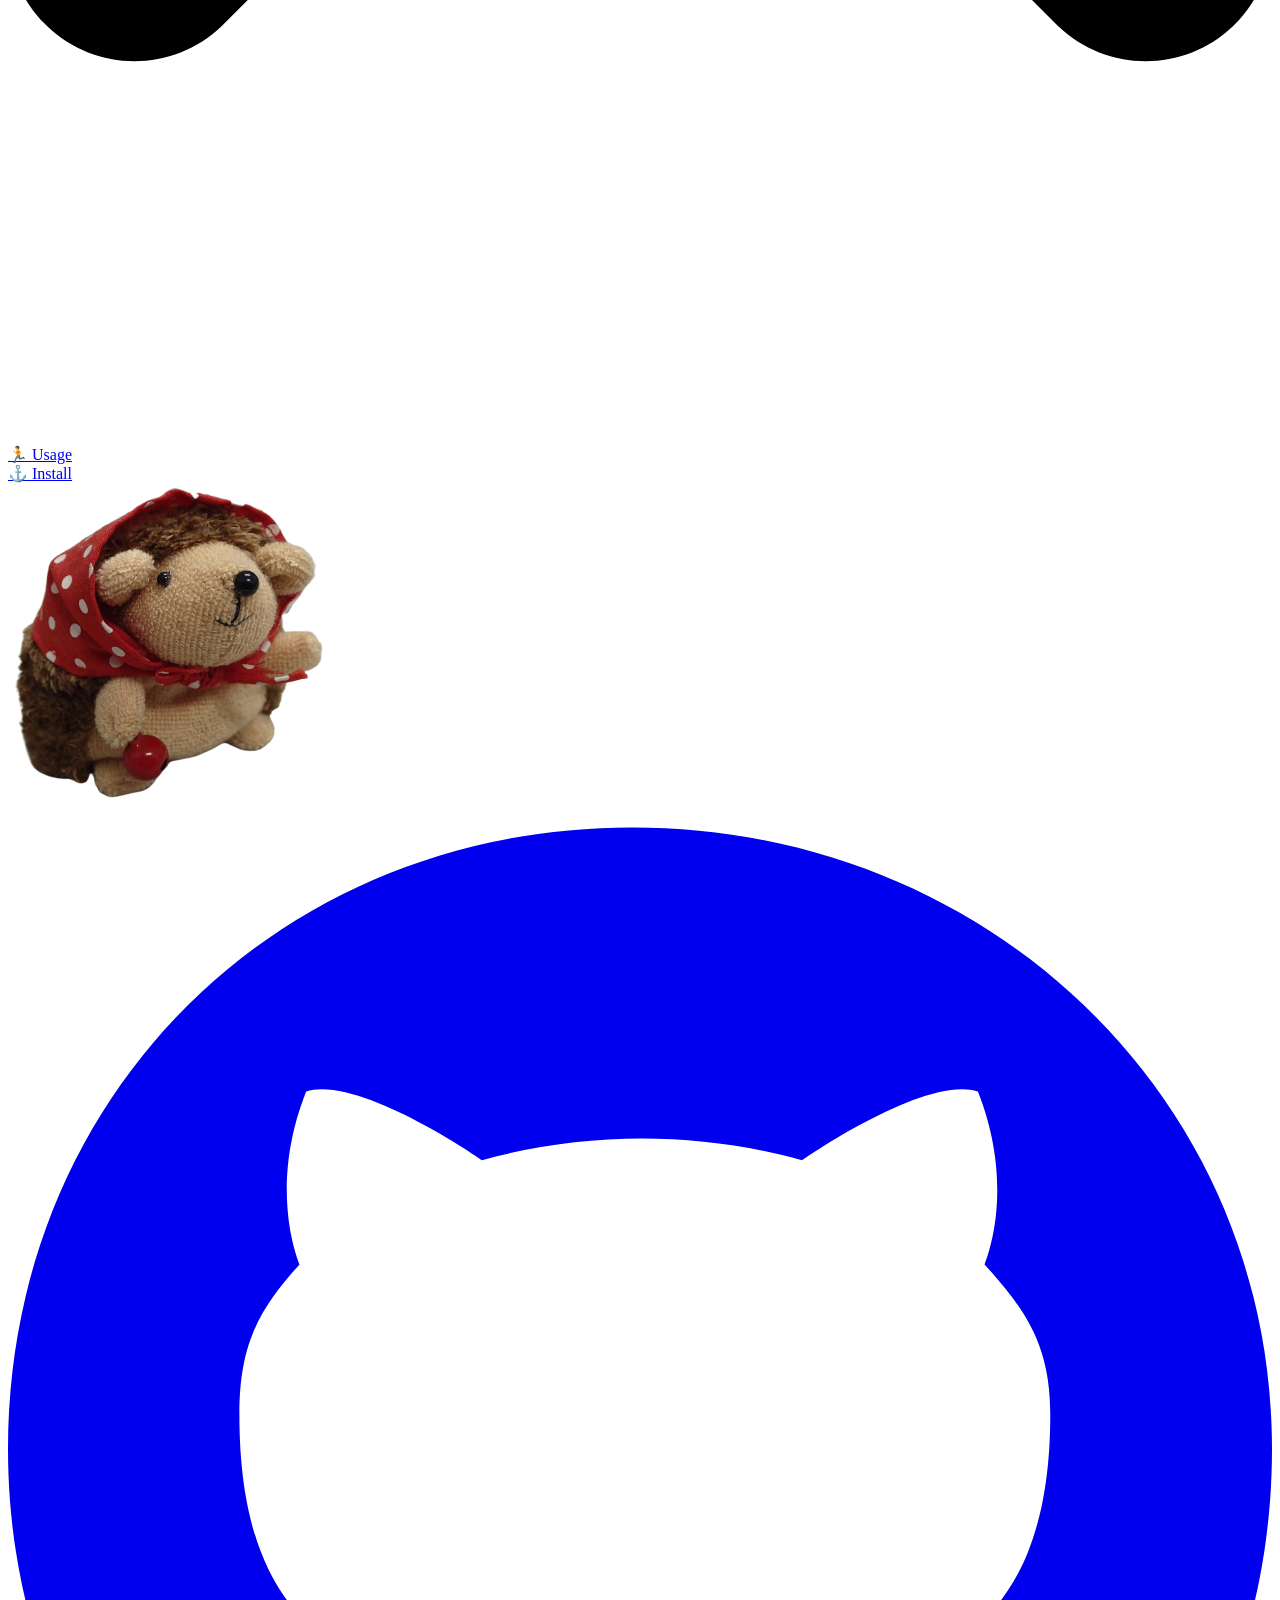
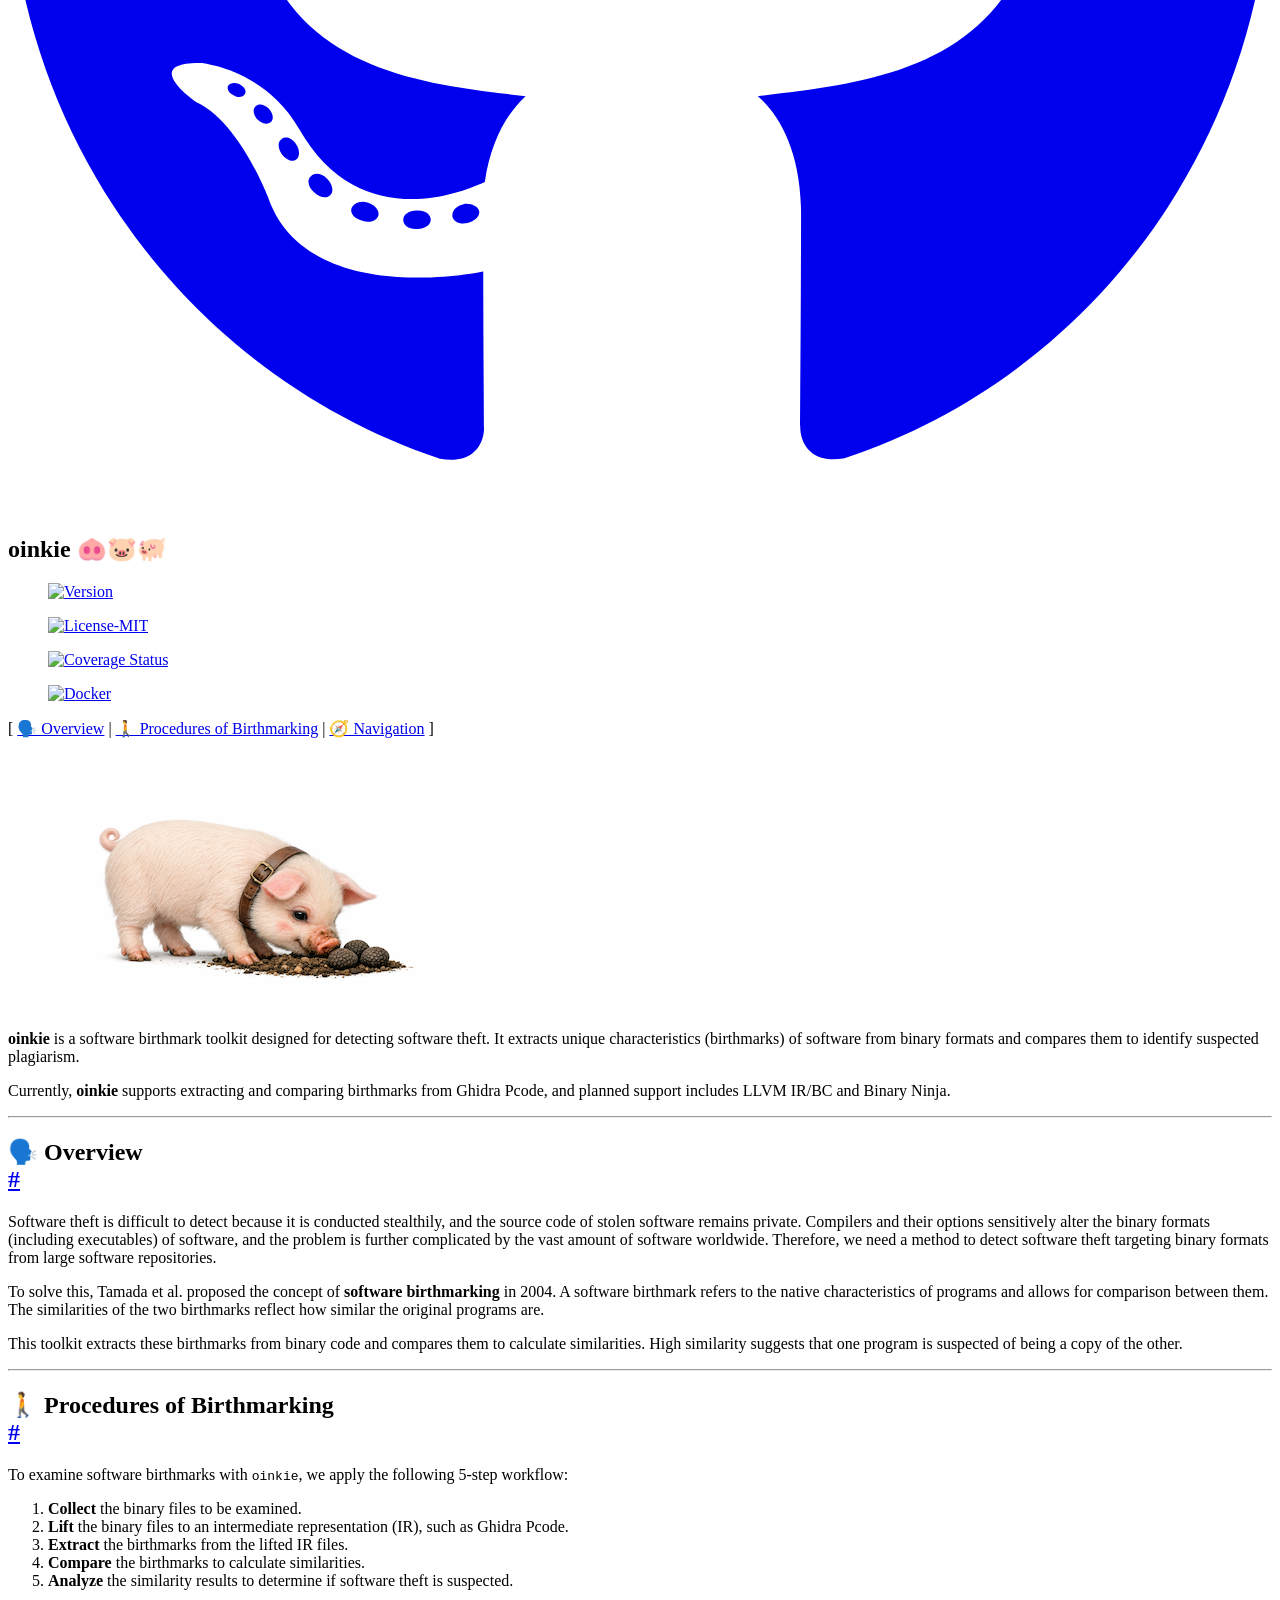
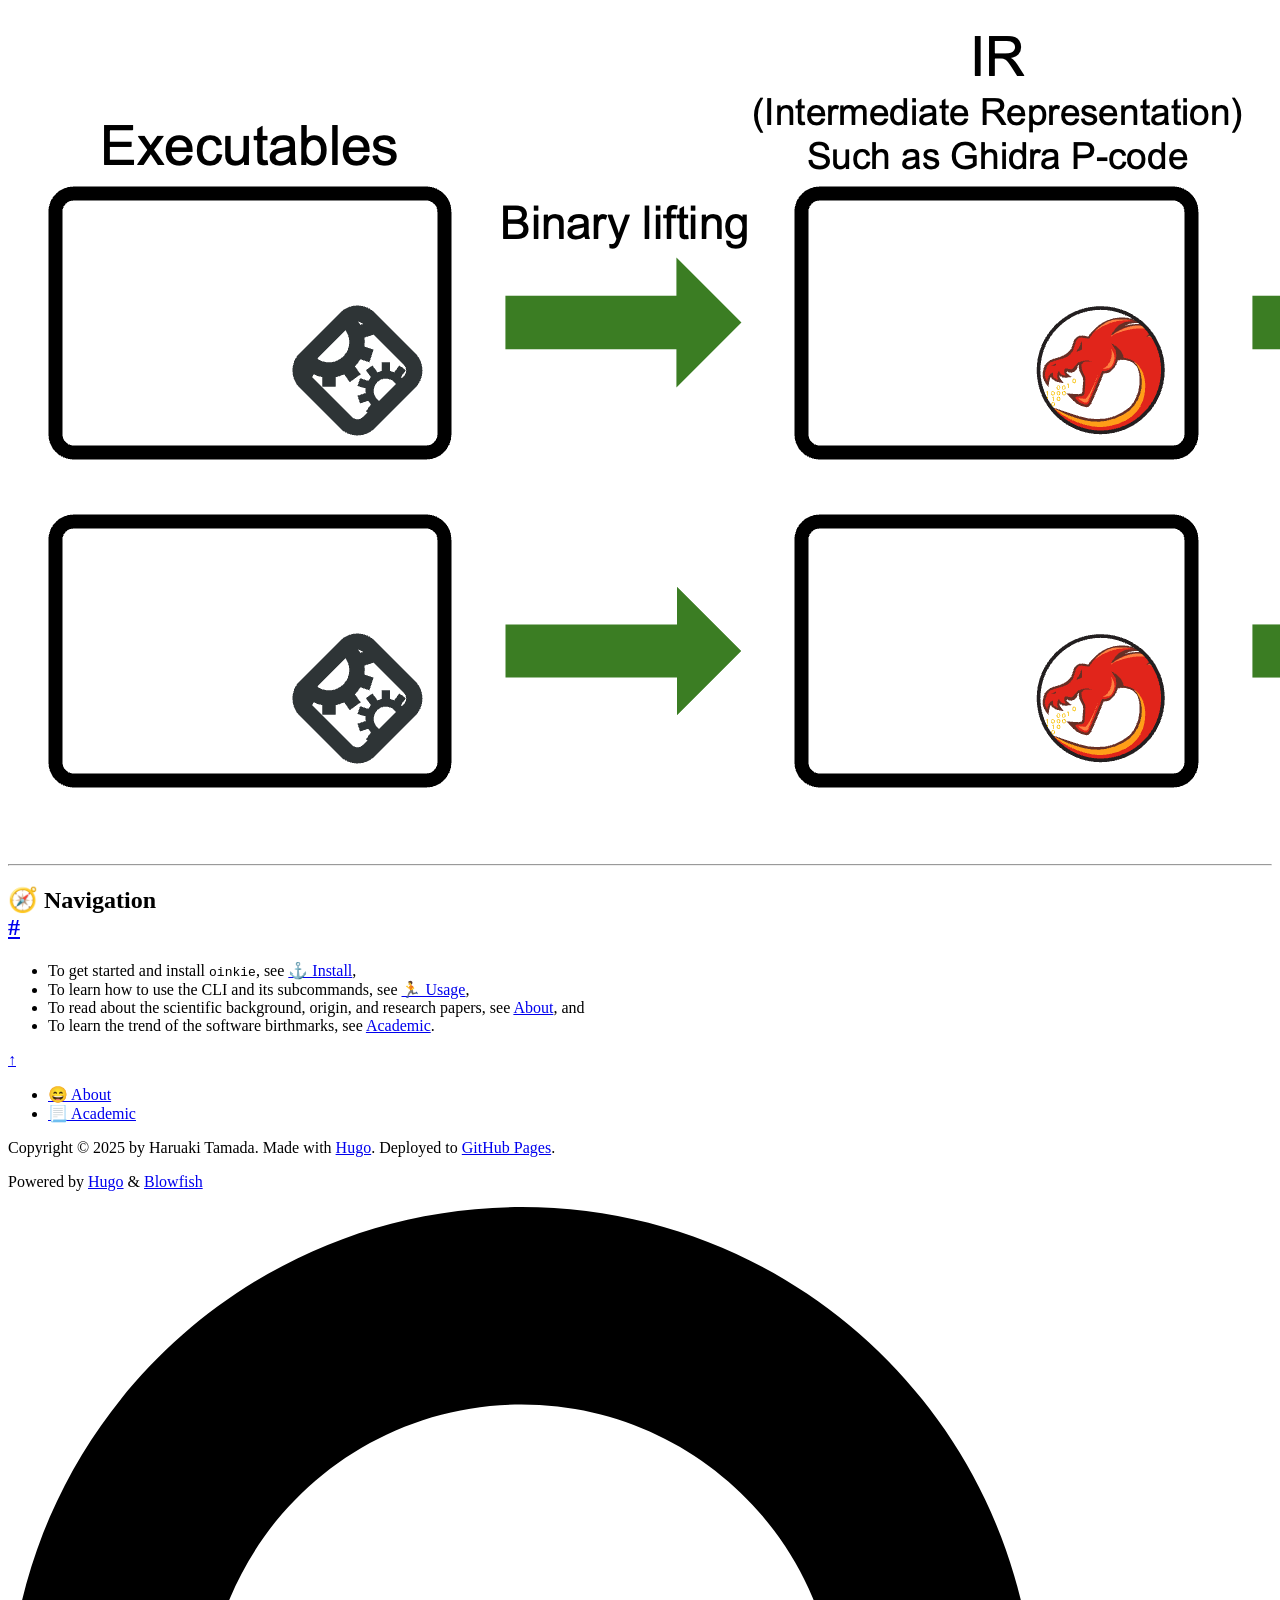
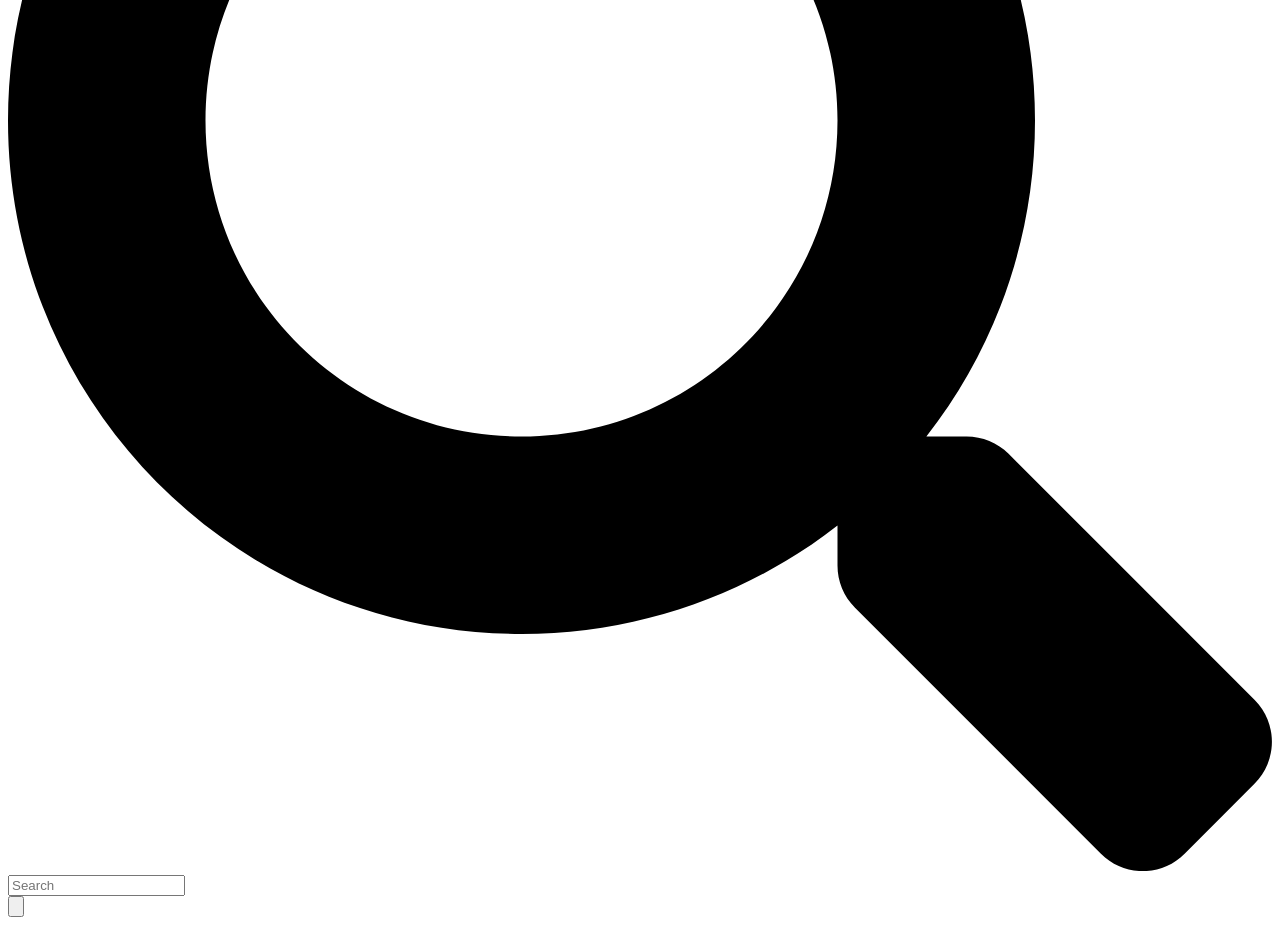
==== commit 47950672: "update" ====
--- a/index.html
+++ b/index.html
@@ -1,17 +1,820 @@
-<!doctype html><html lang=en dir=ltr class=scroll-smooth data-default-appearance=light data-auto-appearance=true><head><meta name=generator content="Hugo 0.158.0"><meta charset=utf-8><meta http-equiv=content-language content="en"><meta name=viewport content="width=device-width,initial-scale=1"><meta http-equiv=X-UA-Compatible content="ie=edge"><meta name=theme-color><title>oinkie</title><meta name=title content="oinkie"><meta name=description content="Detecting software theft, the birthmark toolkit for Ghidra Pcode, LLVM IR/BC, and Binary Ninja."><link rel=canonical href=https://tamada.github.io/oinkie/><meta property="og:url" content="https://tamada.github.io/oinkie/"><meta property="og:site_name" content="oinkie"><meta property="og:title" content="oinkie 🐽🐷🐖"><meta property="og:description" content="Detecting software theft, the birthmark toolkit for Ghidra Pcode, LLVM IR/BC, and Binary Ninja."><meta property="og:locale" content="en"><meta property="og:type" content="website"><meta name=twitter:card content="summary"><meta name=twitter:title content="oinkie 🐽🐷🐖"><meta name=twitter:description content="Detecting software theft, the birthmark toolkit for Ghidra Pcode, LLVM IR/BC, and Binary Ninja."><link type=text/css rel=stylesheet href=/oinkie/css/main.bundle.min.39ae1e26dbf9d320d89f21c469cde870773ac82d180ff721315771da497bbe80e2a68aa487b0fbf57a840826878db764c4b375c7b69bc8eca0a1509e4b2c2d74.css integrity="sha512-Oa4eJtv50yDYnyHEac3ocHc6yC0YD/chMVdx2kl7voDipoqkh7D79XqECCaHjbdkxLN1x7abyOygoVCeSywtdA=="><script type=text/javascript src=/oinkie/js/appearance.min.6f41174b3a05b680820fe08cadbfa5fb7a7ca347b76a0955cdc68b9d8aca1ce24f0547e138cea33bcc7904d551a90afcb1cc7f2d9fe8557075d501419046c08c.js integrity="sha512-b0EXSzoFtoCCD+CMrb+l+3p8o0e3aglVzcaLnYrKHOJPBUfhOM6jO8x5BNVRqQr8scx/LZ/oVXB11QFBkEbAjA=="></script><script src=/oinkie/lib/zoom/zoom.min.umd.a527109b68c082a70f3697716dd72a9d5aa8b545cf800cecbbc7399f2ca6f6e0ce3e431f2062b48bbfa47c9ea42822714060bef309be073f49b9c0e30d318d7b.js integrity="sha512-pScQm2jAgqcPNpdxbdcqnVqotUXPgAzsu8c5nyym9uDOPkMfIGK0i7+kfJ6kKCJxQGC+8wm+Bz9JucDjDTGNew=="></script><script defer type=text/javascript id=script-bundle src=/oinkie/js/main.bundle.min.0e2e7ce1e319db5369cd4badb8265de52c78d08df54617521bdac9c8cd335eea6133a82c83f9cb19baf67b8133335130e7e8ff7cfeaf7171016648dbf5a0578a.js integrity="sha512-Di584eMZ21NpzUutuCZd5Sx40I31RhdSG9rJyM0zXuphM6gsg/nLGbr2e4EzM1Ew5+j/fP6vcXEBZkjb9aBXig==" data-copy=Copy data-copied=Copied></script><script src=/oinkie/lib/jquery/jquery.slim.min.b0dca576e87d7eaa5850ae4e61759c065786cdb6489d68fcc82240539eebd5da522bdb4fda085ffd245808c8fe2acb2516408eb774ef26b5f6015fc6737c0ea8.js integrity="sha512-sNylduh9fqpYUK5OYXWcBleGzbZInWj8yCJAU57r1dpSK9tP2ghf/SRYCMj+KsslFkCOt3TvJrX2AV/Gc3wOqA=="></script><link rel=apple-touch-icon sizes=180x180 href=https://tamada.github.io/apple-touch-icon.png><link rel=icon type=image/png sizes=32x32 href=https://tamada.github.io/favicon-32x32.png><link rel=icon type=image/png sizes=16x16 href=https://tamada.github.io/favicon-16x16.png><link rel=manifest href=https://tamada.github.io/site.webmanifest><script type=application/ld+json>{"@context":"https://schema.org","@type":"WebSite","@id":"https://tamada.github.io/oinkie/","name":"oinkie","description":"Detecting software theft, the birthmark toolkit for Ghidra Pcode, LLVM IR\/BC, and Binary Ninja.","inLanguage":"en","url":"https://tamada.github.io/oinkie/","publisher":{"@type":"Person","name":""}}</script><script async src="https://www.googletagmanager.com/gtag/js?id=G-ZD7GQVSC4J"></script><script>window.dataLayer=window.dataLayer||[];function gtag(){dataLayer.push(arguments)}gtag("js",new Date),gtag("config","G-ZD7GQVSC4J")</script></head><body class="flex flex-col h-screen m-auto leading-7 max-w-7xl px-6 sm:px-14 md:px-24 lg:px-32 text-lg bg-neutral text-neutral-900 dark:bg-neutral-800 dark:text-neutral bf-scrollbar"><div id=the-top class="absolute flex self-center"><a class="px-3 py-1 text-sm -translate-y-8 rounded-b-lg bg-primary-200 focus:translate-y-0 dark:bg-neutral-600" href=#main-content><span class="font-bold text-primary-600 pe-2 dark:text-primary-400">&darr;</span>
-Skip to main content</a></div><div class="main-menu flex items-center w-full gap-2 p-1 pl-0"><div><a href=/oinkie/ class=flex><span class=sr-only>oinkie</span>
-<img src=/oinkie/oinkie.png width=192 height=128 class="logo max-h-20 max-w-20 object-scale-down object-left nozoom" alt></a></div><a href=/oinkie/ class="text-base font-medium truncate min-w-0 shrink">oinkie</a><div class="flex items-center ms-auto"><div class="hidden md:flex"><nav class="flex items-center gap-x-5 h-12"><a href=/oinkie/usage/ class="flex items-center bf-icon-color-hover" aria-label="🏃 Usage" title="🏃 Usage"><span class="text-base font-medium break-normal">🏃 Usage
-</span></a><a href=/oinkie/install/ class="flex items-center bf-icon-color-hover" aria-label="⚓️ Install" title="⚓️ Install"><span class="text-base font-medium break-normal">⚓️ Install
-</span></a><a href=https://tamada.github.io target=_blank class="flex items-center bf-icon-color-hover" aria-label=haruaki-tamada title><span><span class="relative block icon"><svg viewBox="0 0 320 320" width="320" height="320"><defs></defs><image width="320" height="320" href="[data-uri]"/></svg></span>
-</span></a><a href=https://github.com/tamada/oinkie target=_blank class="flex items-center bf-icon-color-hover" aria-label=github title><span><span class="relative block icon"><svg viewBox="0 0 496 512"><path fill="currentColor" d="M165.9 397.4c0 2-2.3 3.6-5.2 3.6-3.3.3-5.6-1.3-5.6-3.6.0-2 2.3-3.6 5.2-3.6 3-.3 5.6 1.3 5.6 3.6zm-31.1-4.5c-.7 2 1.3 4.3 4.3 4.9 2.6 1 5.6.0 6.2-2s-1.3-4.3-4.3-5.2c-2.6-.7-5.5.3-6.2 2.3zm44.2-1.7c-2.9.7-4.9 2.6-4.6 4.9.3 2 2.9 3.3 5.9 2.6 2.9-.7 4.9-2.6 4.6-4.6-.3-1.9-3-3.2-5.9-2.9zM244.8 8C106.1 8 0 113.3.0 252c0 110.9 69.8 205.8 169.5 239.2 12.8 2.3 17.3-5.6 17.3-12.1.0-6.2-.3-40.4-.3-61.4.0.0-70 15-84.7-29.8.0.0-11.4-29.1-27.8-36.6.0.0-22.9-15.7 1.6-15.4.0.0 24.9 2 38.6 25.8 21.9 38.6 58.6 27.5 72.9 20.9 2.3-16 8.8-27.1 16-33.7-55.9-6.2-112.3-14.3-112.3-110.5.0-27.5 7.6-41.3 23.6-58.9-2.6-6.5-11.1-33.3 2.6-67.9 20.9-6.5 69 27 69 27 20-5.6 41.5-8.5 62.8-8.5s42.8 2.9 62.8 8.5c0 0 48.1-33.6 69-27 13.7 34.7 5.2 61.4 2.6 67.9 16 17.7 25.8 31.5 25.8 58.9.0 96.5-58.9 104.2-114.8 110.5 9.2 7.9 17 22.9 17 46.4.0 33.7-.3 75.4-.3 83.6.0 6.5 4.6 14.4 17.3 12.1C428.2 457.8 496 362.9 496 252 496 113.3 383.5 8 244.8 8zM97.2 352.9c-1.3 1-1 3.3.7 5.2 1.6 1.6 3.9 2.3 5.2 1 1.3-1 1-3.3-.7-5.2-1.6-1.6-3.9-2.3-5.2-1zm-10.8-8.1c-.7 1.3.3 2.9 2.3 3.9 1.6 1 3.6.7 4.3-.7.7-1.3-.3-2.9-2.3-3.9-2-.6-3.6-.3-4.3.7zm32.4 35.6c-1.6 1.3-1 4.3 1.3 6.2 2.3 2.3 5.2 2.6 6.5 1 1.3-1.3.7-4.3-1.3-6.2-2.2-2.3-5.2-2.6-6.5-1zm-11.4-14.7c-1.6 1-1.6 3.6.0 5.9 1.6 2.3 4.3 3.3 5.6 2.3 1.6-1.3 1.6-3.9.0-6.2-1.4-2.3-4-3.3-5.6-2z"/></svg>
-</span></span></a><button id=search-button aria-label=Search class="text-base bf-icon-color-hover" title="Search (/)">
-<span class="relative block icon"><svg aria-hidden="true" focusable="false" data-prefix="fas" data-icon="search" class="svg-inline--fa fa-search fa-w-16" role="img" viewBox="0 0 512 512"><path fill="currentColor" d="M505 442.7 405.3 343c-4.5-4.5-10.6-7-17-7H372c27.6-35.3 44-79.7 44-128C416 93.1 322.9.0 208 0S0 93.1.0 208s93.1 208 208 208c48.3.0 92.7-16.4 128-44v16.3c0 6.4 2.5 12.5 7 17l99.7 99.7c9.4 9.4 24.6 9.4 33.9.0l28.3-28.3c9.4-9.4 9.4-24.6.1-34zM208 336c-70.7.0-128-57.2-128-128 0-70.7 57.2-128 128-128 70.7.0 128 57.2 128 128 0 70.7-57.2 128-128 128z"/></svg></span></button><div class="flex items-center"><button id=appearance-switcher aria-label="Dark mode switcher" type=button class="text-base bf-icon-color-hover"><div class="flex items-center justify-center dark:hidden"><span class="relative block icon"><svg viewBox="0 0 512 512"><path fill="currentColor" d="M32 256C32 132.2 132.3 32 255.8 32c11.36.0 29.7 1.668 40.9 3.746 9.616 1.777 11.75 14.63 3.279 19.44C245 86.5 211.2 144.6 211.2 207.8c0 109.7 99.71 193 208.3 172.3 9.561-1.805 16.28 9.324 10.11 16.95C387.9 448.6 324.8 480 255.8 480 132.1 480 32 379.6 32 256z"/></svg></span></div><div class="items-center justify-center hidden dark:flex"><span class="relative block icon"><svg viewBox="0 0 512 512"><path fill="currentColor" d="M256 159.1c-53.02.0-95.1 42.98-95.1 95.1s41.2 96.9 95.1 96.9 95.1-42.98 95.1-95.1S309 159.1 256 159.1zM509.3 347l-63.2-91.9 63.15-91.01c6.332-9.125 1.104-21.74-9.826-23.72l-109-19.7-19.7-109c-1.975-10.93-14.59-16.16-23.72-9.824L256 65.89 164.1 2.736c-9.125-6.332-21.74-1.107-23.72 9.824L121.6 121.6 12.56 141.3C1.633 143.2-3.596 155.9 2.736 164.1L65.89 256 2.74 347.01c-6.332 9.125-1.105 21.74 9.824 23.72l109 19.7 19.7 109c1.975 10.93 14.59 16.16 23.72 9.824L256 446.1l91.01 63.15c9.127 6.334 21.75 1.107 23.72-9.822l19.7-109 109-19.7C510.4 368.8 515.6 356.1 509.3 347zM256 383.1c-70.69.0-127.1-57.31-127.1-127.1.0-70.69 57.31-127.1 127.1-127.1S383.1 186.2 383.1 256c0 70.7-56.4 127.1-127.1 127.1z"/></svg></span></div></button></div></nav></div><div class="flex md:hidden"><div class="flex items-center h-14 gap-4"><button id=search-button-mobile aria-label=Search class="flex items-center justify-center bf-icon-color-hover" title="Search (/)">
-<span class="relative block icon"><svg aria-hidden="true" focusable="false" data-prefix="fas" data-icon="search" class="svg-inline--fa fa-search fa-w-16" role="img" viewBox="0 0 512 512"><path fill="currentColor" d="M505 442.7 405.3 343c-4.5-4.5-10.6-7-17-7H372c27.6-35.3 44-79.7 44-128C416 93.1 322.9.0 208 0S0 93.1.0 208s93.1 208 208 208c48.3.0 92.7-16.4 128-44v16.3c0 6.4 2.5 12.5 7 17l99.7 99.7c9.4 9.4 24.6 9.4 33.9.0l28.3-28.3c9.4-9.4 9.4-24.6.1-34zM208 336c-70.7.0-128-57.2-128-128 0-70.7 57.2-128 128-128 70.7.0 128 57.2 128 128 0 70.7-57.2 128-128 128z"/></svg>
-</span></button>
-<button id=appearance-switcher-mobile type=button aria-label="Dark mode switcher" class="flex items-center justify-center text-neutral-900 hover:text-primary-600 dark:text-neutral-200 dark:hover:text-primary-400"><div class=dark:hidden><span class="relative block icon"><svg viewBox="0 0 512 512"><path fill="currentColor" d="M32 256C32 132.2 132.3 32 255.8 32c11.36.0 29.7 1.668 40.9 3.746 9.616 1.777 11.75 14.63 3.279 19.44C245 86.5 211.2 144.6 211.2 207.8c0 109.7 99.71 193 208.3 172.3 9.561-1.805 16.28 9.324 10.11 16.95C387.9 448.6 324.8 480 255.8 480 132.1 480 32 379.6 32 256z"/></svg></span></div><div class="hidden dark:block"><span class="relative block icon"><svg viewBox="0 0 512 512"><path fill="currentColor" d="M256 159.1c-53.02.0-95.1 42.98-95.1 95.1s41.2 96.9 95.1 96.9 95.1-42.98 95.1-95.1S309 159.1 256 159.1zM509.3 347l-63.2-91.9 63.15-91.01c6.332-9.125 1.104-21.74-9.826-23.72l-109-19.7-19.7-109c-1.975-10.93-14.59-16.16-23.72-9.824L256 65.89 164.1 2.736c-9.125-6.332-21.74-1.107-23.72 9.824L121.6 121.6 12.56 141.3C1.633 143.2-3.596 155.9 2.736 164.1L65.89 256 2.74 347.01c-6.332 9.125-1.105 21.74 9.824 23.72l109 19.7 19.7 109c1.975 10.93 14.59 16.16 23.72 9.824L256 446.1l91.01 63.15c9.127 6.334 21.75 1.107 23.72-9.822l19.7-109 109-19.7C510.4 368.8 515.6 356.1 509.3 347zM256 383.1c-70.69.0-127.1-57.31-127.1-127.1.0-70.69 57.31-127.1 127.1-127.1S383.1 186.2 383.1 256c0 70.7-56.4 127.1-127.1 127.1z"/></svg></span></div></button>
-<input type=checkbox id=mobile-menu-toggle autocomplete=off class="hidden peer">
-<label for=mobile-menu-toggle class="flex items-center justify-center cursor-pointer bf-icon-color-hover"><span class="relative block icon"><svg viewBox="0 0 448 512"><path fill="currentColor" d="M0 96C0 78.33 14.33 64 32 64H416c17.7.0 32 14.33 32 32 0 17.7-14.3 32-32 32H32C14.33 128 0 113.7.0 96zM0 256c0-17.7 14.33-32 32-32H416c17.7.0 32 14.3 32 32s-14.3 32-32 32H32c-17.67.0-32-14.3-32-32zM416 448H32c-17.67.0-32-14.3-32-32s14.33-32 32-32H416c17.7.0 32 14.3 32 32s-14.3 32-32 32z"/></svg></span></label><div role=dialog aria-modal=true style=scrollbar-gutter:stable class="fixed inset-0 z-50 invisible overflow-y-auto px-6 py-20 opacity-0 transition-[opacity,visibility] duration-300 peer-checked:visible peer-checked:opacity-100 bg-neutral-50/97 dark:bg-neutral-900/99
-bf-scrollbar"><label for=mobile-menu-toggle class="fixed end-8 top-5 flex items-center justify-center z-50 h-12 w-12 cursor-pointer select-none rounded-full bf-icon-color-hover border bf-border-color bf-border-color-hover bg-neutral-50 dark:bg-neutral-900"><span class="relative block icon"><svg viewBox="0 0 320 512"><path fill="currentColor" d="M310.6 361.4c12.5 12.5 12.5 32.75.0 45.25C304.4 412.9 296.2 416 288 416s-16.38-3.125-22.62-9.375L160 301.3 54.63 406.6C48.38 412.9 40.19 416 32 416S15.63 412.9 9.375 406.6c-12.5-12.5-12.5-32.75.0-45.25l105.4-105.4L9.375 150.6c-12.5-12.5-12.5-32.75.0-45.25s32.75-12.5 45.25.0L160 210.8l105.4-105.4c12.5-12.5 32.75-12.5 45.25.0s12.5 32.75.0 45.25l-105.4 105.4L310.6 361.4z"/></svg></span></label><nav class="mx-auto max-w-md space-y-6"><div class=px-2><a href=/oinkie/usage/ aria-label="🏃 Usage" class="flex items-center gap-4 group bf-icon-color-hover text-neutral-700 dark:text-neutral-200"><span title="🏃 Usage" class="text-2xl font-bold tracking-tight">🏃 Usage</span></a></div><div class=px-2><a href=/oinkie/install/ aria-label="⚓️ Install" class="flex items-center gap-4 group bf-icon-color-hover text-neutral-700 dark:text-neutral-200"><span title="⚓️ Install" class="text-2xl font-bold tracking-tight">⚓️ Install</span></a></div><div class=px-2><a href=https://tamada.github.io aria-label=haruaki-tamada target=_blank class="flex items-center gap-4 group bf-icon-color-hover text-neutral-700 dark:text-neutral-200"><span class="flex items-center justify-center h-8 w-8 text-2xl"><span class="relative block icon"><svg viewBox="0 0 320 320" width="320" height="320"><defs></defs><image width="320" height="320" href="[data-uri]